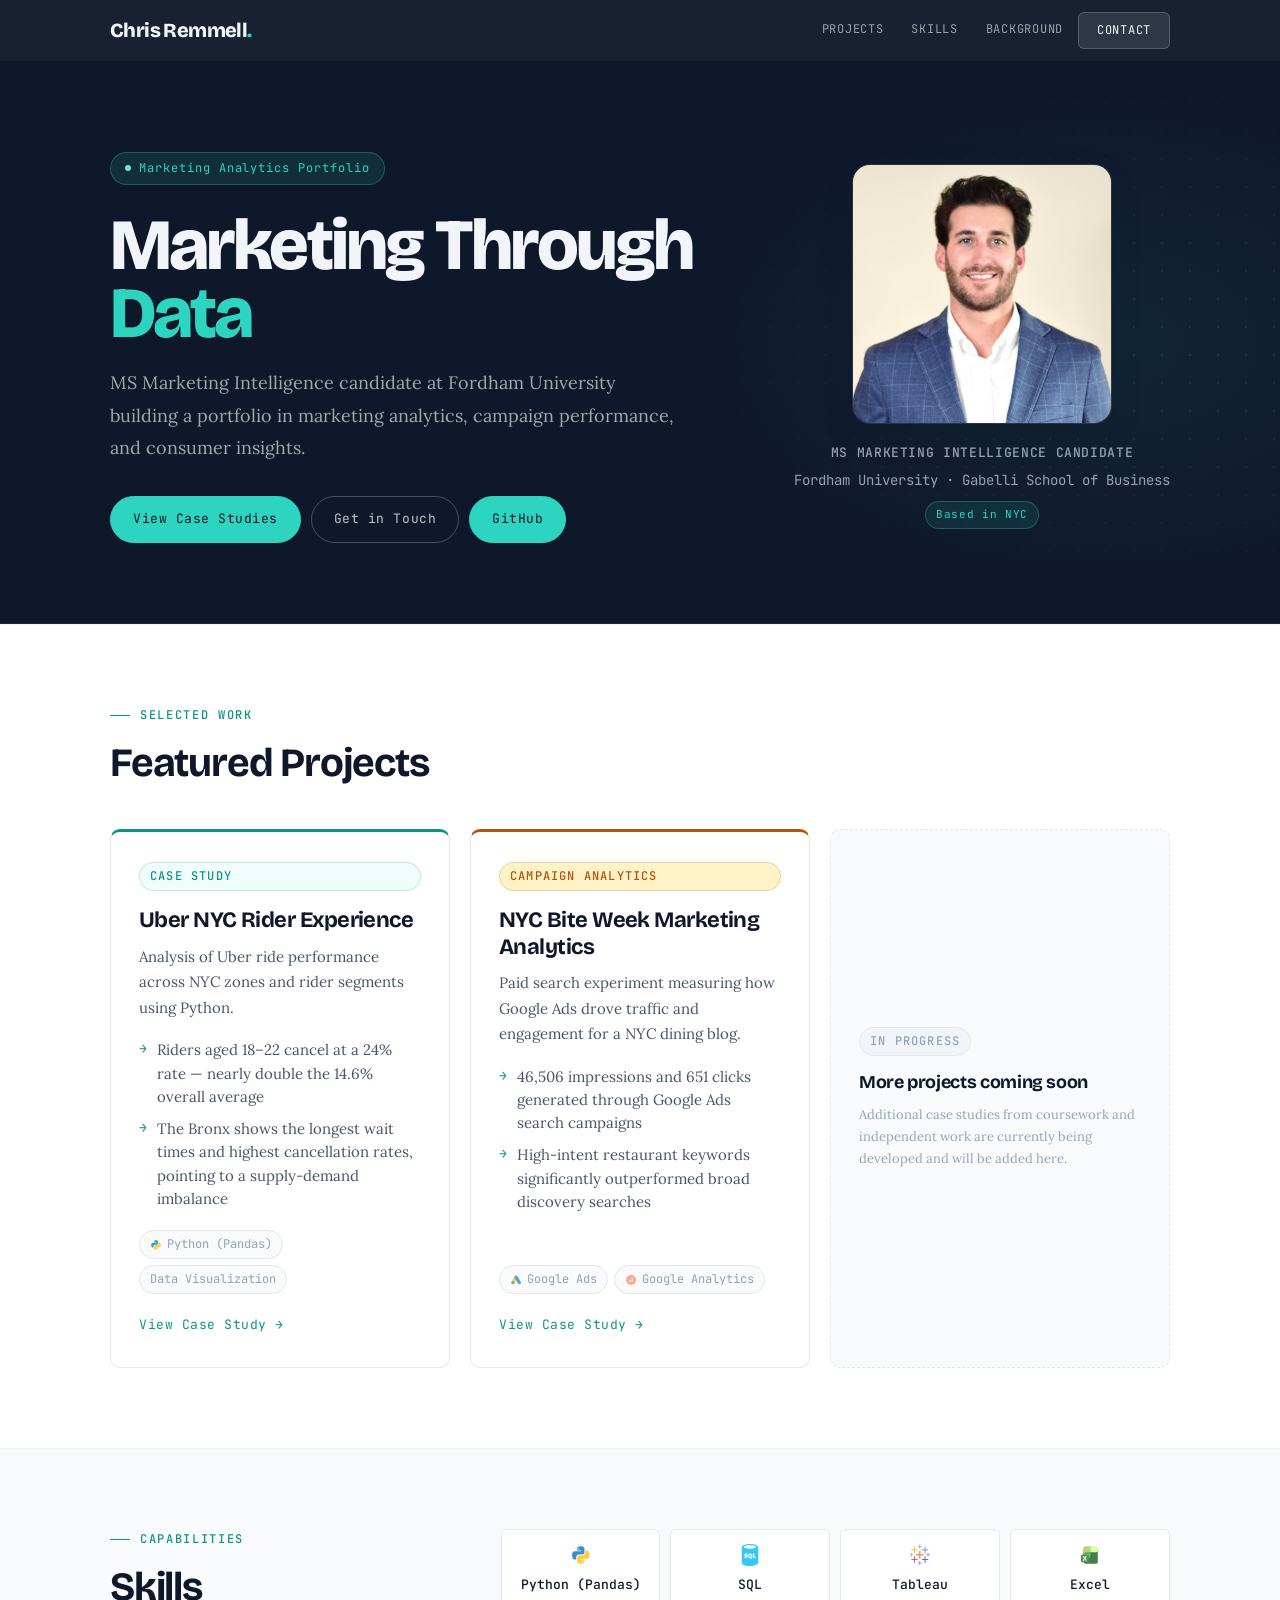
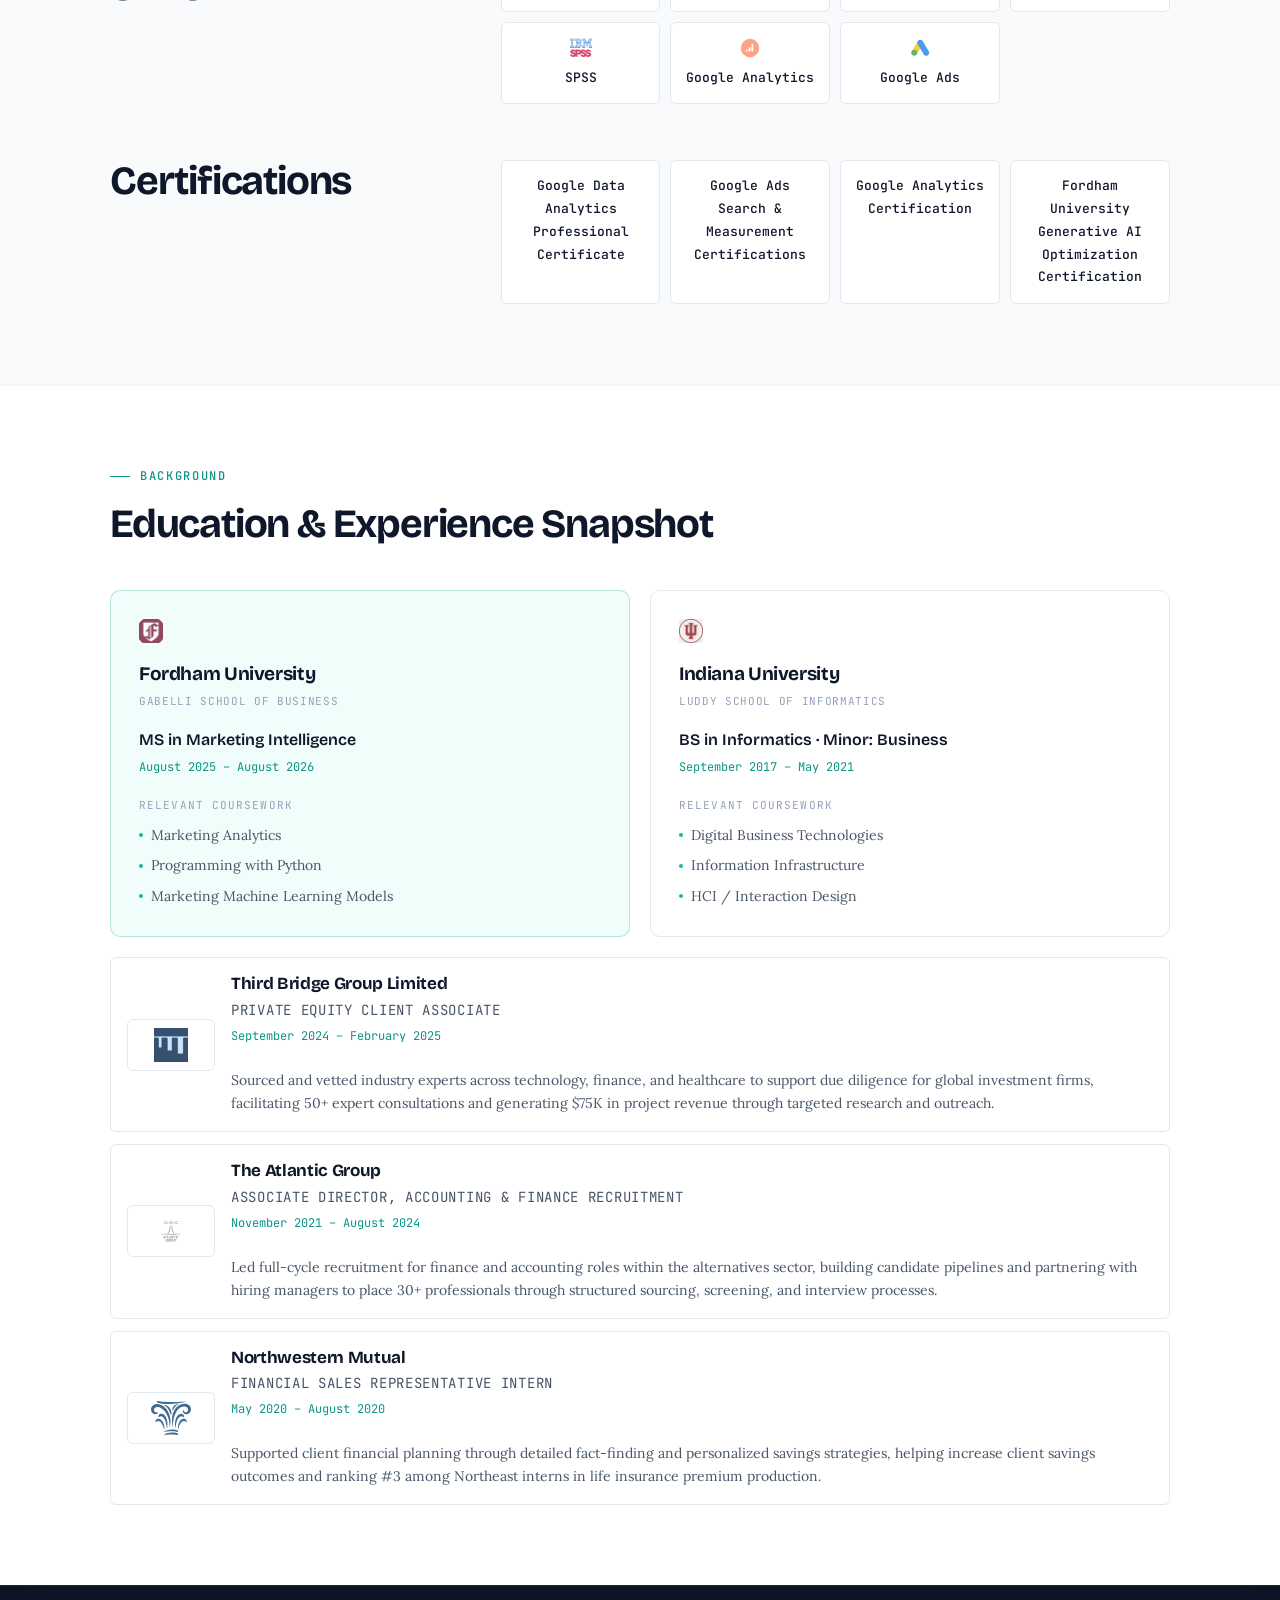
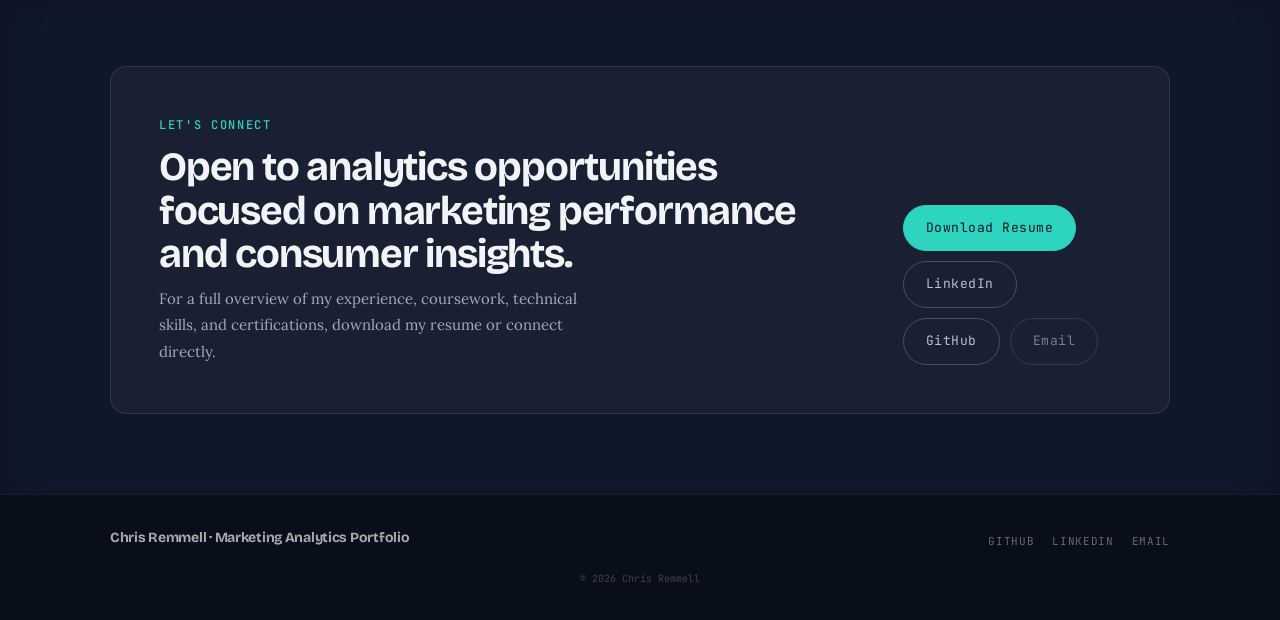
==== index.html @ 93f49661 "Update index.html" ====
<!doctype html>
<html lang="en">
<head>
  <meta charset="UTF-8" />
  <meta name="viewport" content="width=device-width, initial-scale=1.0" />
  <title>Chris Remmell | Marketing Analytics Portfolio | Fordham MS Marketing Intelligence</title>
  <meta name="description" content="Chris Remmell is an MS Marketing Intelligence candidate at Fordham University." />
  <meta property="og:type"        content="website" />
  <meta property="og:url"         content="https://chrisremmell.com/" />
  <meta property="og:title"       content="Chris Remmell | Portfolio" />
  <meta property="og:description" content="MS Marketing Intelligence candidate at Fordham University. Projects in marketing analytics, campaign performance, and consumer insights." />
  <meta property="og:image"       content="https://chrisremmell.com/assets/images/og-preview.jpg" />
  <meta property="og:site_name"   content="Chris Remmell Portfolio" />
  <link rel="canonical" href="https://chrisremmell.com/" />
  <link rel="stylesheet" href="styles.css" />
  <!-- Favicon -->
  <link rel="icon" type="image/x-icon" href="/assets/images/favicon.ico">
  <link rel="icon" type="image/png" sizes="32x32" href="/assets/images/favicon-32x32.png">
  <link rel="icon" type="image/png" sizes="16x16" href="/assets/images/favicon-16x16.png">
  <link rel="apple-touch-icon" sizes="180x180" href="/assets/images/apple-touch-icon.png">
  <link rel="manifest" href="/assets/images/site.webmanifest">
</head>
<body>

  <!-- ── HEADER / NAV ── -->
  <header class="site-header">
    <nav class="container nav" aria-label="Primary">
      <a class="brand" href="index.html">Chris Remmell<span class="dot">.</span></a>
      <button class="nav-toggle" aria-expanded="false" aria-controls="nav-links">Menu</button>
      <ul id="nav-links" class="nav-links">
        <li><a href="#projects">Projects</a></li>
        <li><a href="#skills">Skills</a></li>
        <li><a href="#education">Background</a></li>
        <li class="nav-cta"><a href="#contact">Contact</a></li>
      </ul>
    </nav>
  </header>

  <main>

    <!-- ── HERO ── -->
    <section class="hero-wrap">
      <div class="hero container">

        <!-- Text -->
        <div>
          <div class="hero-badge">Marketing Analytics Portfolio</div>

          <h1 class="hero-heading">
            Marketing Through<br><span class="hero-accent">Data</span>
          </h1>

          <p class="lead">
            MS Marketing Intelligence candidate at Fordham University building a portfolio in marketing analytics, campaign performance, and consumer insights.
          </p>

          <div class="button-row">
            <a class="button" href="#projects">View Case Studies</a>
            <a class="button button-secondary" href="#contact">Get in Touch</a>
            <a class="button button-ghost" data-link="github_profile" href="#" target="_blank" rel="noopener">GitHub</a>
          </div>
        </div>

        <!-- Profile -->
        <aside class="hero-profile" aria-label="Chris Remmell headshot and profile">
          <div class="headshot-frame">
            <img src="assets/images/chris-remmell-headshot.jpeg" alt="Chris Remmell portrait" />
          </div>
          <div class="hero-meta">
            <p class="hero-role">MS Marketing Intelligence Candidate</p>
            <p class="hero-school">Fordham University · Gabelli School of Business</p>
            <div class="hero-badge location-badge">Based in NYC</div>
          </div>
        </aside>

      </div>
    </section>

    <!-- ── PROJECTS ── -->
    <section id="projects" class="section section-white">
      <div class="container">

        <div class="projects-intro">
          <div>
            <div class="eyebrow">Selected Work</div>
            <h2>Featured Projects</h2>
          </div>
        </div>

        <div class="project-grid">

          <!-- Project 1 -->
          <a class="project-card" href="projects/uber-nyc-rider-experience.html">
            <span class="project-type case-study">Case Study</span>
            <h3>Uber NYC Rider Experience</h3>
            <p>Analysis of Uber ride performance across NYC zones and rider segments using Python.</p>
            <ul class="insights">
              <li>Riders aged 18–22 cancel at a 24% rate — nearly double the 14.6% overall average</li>
              <li>The Bronx shows the longest wait times and highest cancellation rates, pointing to a supply-demand imbalance</li>
            </ul>
            <div class="tools">
              <span class="tool-badge">
                <img src="assets/images/python.svg" alt="" aria-hidden="true" />
                Python (Pandas)
              </span>
              <span class="tool-badge">Data Visualization</span>
            </div>
            <span class="card-cta">View Case Study →</span>
          </a>

          <!-- Project 2 -->
          <a class="project-card" href="projects/nyc-bite-week-marketing-analytics.html">
            <span class="project-type campaign">Campaign Analytics</span>
            <h3>NYC Bite Week Marketing Analytics</h3>
            <p>Paid search experiment measuring how Google Ads drove traffic and engagement for a NYC dining blog.</p>
            <ul class="insights">
              <li>46,506 impressions and 651 clicks generated through Google Ads search campaigns</li>
              <li>High-intent restaurant keywords significantly outperformed broad discovery searches</li>
            </ul>
            <div class="tools">
              <span class="tool-badge">
                <img src="assets/images/google-ads.svg" alt="" aria-hidden="true" />
                Google Ads
              </span>
              <span class="tool-badge">
                <img src="assets/images/google-analytics.svg" alt="" aria-hidden="true" />
                Google Analytics
              </span>
            </div>
            <span class="card-cta">View Case Study →</span>
          </a>

          <!-- Project 3 — Coming Soon -->
          <div class="project-card-soon">
            <span class="project-type coming-soon">In Progress</span>
            <h3 style="font-family:'Bricolage Grotesque',sans-serif;font-size:18px;letter-spacing:-0.02em;color:var(--ink);margin-bottom:10px;">More projects coming soon</h3>
            <p style="font-size:13px;color:var(--text-3);line-height:1.7;margin-bottom:0;">
              Additional case studies from coursework and independent work are currently being developed and will be added here.
            </p>
          </div>

        </div>
      </div>
    </section>

    <!-- ── SKILLS ── -->
    <section id="skills" class="section section-alt">
      <div class="container">
        <div class="skills-layout">

          <div class="skills-copy">
            <div class="eyebrow">Capabilities</div>
            <h2>Skills</h2>
          </div>

          <ul class="tag-list">
            <li>
              <img src="assets/images/python.svg" alt="" aria-hidden="true" />
              Python (Pandas)
            </li>
            <li>
              <img src="assets/images/sql.svg" alt="" aria-hidden="true" />
              SQL
            </li>
            <li>
              <img src="assets/images/tableau-software.svg" alt="" aria-hidden="true" />
              Tableau
            </li>
            <li>
              <img src="assets/images/excel.svg" alt="" aria-hidden="true" />
              Excel
            </li>
            <li>
              <img src="assets/images/SPSS.svg" alt="" aria-hidden="true" />
              SPSS
            </li>
            <li>
              <img src="assets/images/google-analytics.svg" alt="" aria-hidden="true" />
              Google Analytics
            </li>
            <li>
              <img src="assets/images/google-ads.svg" alt="" aria-hidden="true" />
              Google Ads
            </li>
          </ul>

          <div class="skills-copy">
            <h2>Certifications</h2>
          </div>

          <ul class="tag-list">
            <li>Google Data Analytics Professional Certificate</li>
            <li>Google Ads Search &amp; Measurement Certifications</li>
            <li>Google Analytics Certification</li>
            <li>Fordham University Generative AI Optimization Certification</li>
          </ul>

        </div>
      </div>
    </section>

    <!-- ── EDUCATION ── -->
    <section id="education" class="section section-white">
      <div class="container">

        <div class="eyebrow">Background</div>
        <h2>Education &amp; Experience Snapshot</h2>

        <div class="edu-grid">

          <!-- Fordham -->
          <div class="edu-card accent">
            <img src="assets/images/fordham.png" alt="Fordham University" class="edu-logo" />
            <div class="edu-school">Fordham University</div>
            <div class="edu-sub">Gabelli School of Business</div>
            <div class="edu-degree">MS in Marketing Intelligence</div>
            <div class="edu-dates">August 2025 – August 2026</div>
            <div class="coursework-label">Relevant Coursework</div>
            <ul class="course-list">
              <li>Marketing Analytics</li>
              <li>Programming with Python</li>
              <li>Marketing Machine Learning Models</li>
            </ul>
          </div>

          <!-- Indiana -->
          <div class="edu-card">
            <img src="assets/images/indiana.png" alt="Indiana University" class="edu-logo" />
            <div class="edu-school">Indiana University</div>
            <div class="edu-sub">Luddy School of Informatics</div>
            <div class="edu-degree">BS in Informatics · Minor: Business</div>
            <div class="edu-dates">September 2017 – May 2021</div>
            <div class="coursework-label">Relevant Coursework</div>
            <ul class="course-list">
              <li>Digital Business Technologies</li>
              <li>Information Infrastructure</li>
              <li>HCI / Interaction Design</li>
            </ul>
          </div>

          <!-- Experience -->
          <div class="exp-block">
            <div class="experience-list">
              <article class="experience-card">
                <div class="experience-logo">
                  <img src="assets/images/TB.png" alt="Third Bridge Group Limited" />
                </div>
                <div class="experience-body">
                  <h3>Third Bridge Group Limited</h3>
                  <p class="experience-meta">Private Equity Client Associate</p>
                  <div class="edu-dates">September 2024 – February 2025</div>
                  <p>Sourced and vetted industry experts across technology, finance, and healthcare to support due diligence for global investment firms, facilitating 50+ expert consultations and generating $75K in project revenue through targeted research and outreach.</p>
                </div>
              </article>

              <article class="experience-card">
                <div class="experience-logo">
                  <img src="assets/images/AG.png" alt="The Atlantic Group" />
                </div>
                <div class="experience-body">
                  <h3>The Atlantic Group</h3>
                  <p class="experience-meta">Associate Director, Accounting &amp; Finance Recruitment</p>
                  <div class="edu-dates">November 2021 – August 2024</div>
                  <p>Led full-cycle recruitment for finance and accounting roles within the alternatives sector, building candidate pipelines and partnering with hiring managers to place 30+ professionals through structured sourcing, screening, and interview processes.</p>
                </div>
              </article>

              <article class="experience-card">
                <div class="experience-logo">
                  <img src="assets/images/NM.svg" alt="Northwestern Mutual" />
                </div>
                <div class="experience-body">
                  <h3>Northwestern Mutual</h3>
                  <p class="experience-meta">Financial Sales Representative Intern</p>
                  <div class="edu-dates">May 2020 – August 2020</div>
                  <p>Supported client financial planning through detailed fact-finding and personalized savings strategies, helping increase client savings outcomes and ranking #3 among Northeast interns in life insurance premium production.</p>
                </div>
              </article>
            </div>
          </div>

        </div>
      </div>
    </section>

    <!-- ── CONTACT ── -->
    <section id="contact" class="section section-dark">
      <div class="container">
        <div class="contact-card">
          <div>
            <span class="section-label">Let's Connect</span>
            <h2>Open to analytics opportunities focused on marketing performance and consumer insights.</h2>
            <p>For a full overview of my experience, coursework, technical skills, and certifications, download my resume or connect directly.</p>
          </div>
          <div class="button-row">
            <a class="button" data-link="resume_pdf" href="#" download>Download Resume</a>
            <a class="button button-secondary" data-link="linkedin_profile" href="#" target="_blank" rel="noopener">LinkedIn</a>
            <a class="button button-secondary" data-link="github_profile" href="#" target="_blank" rel="noopener">GitHub</a>
            <a class="button button-ghost" data-link="email" href="#">Email</a>
          </div>
        </div>
      </div>
    </section>

  </main>

  <!-- ── FOOTER ── -->
  <footer class="site-footer">
    <div class="container footer-grid">
      <div class="footer-brand">Chris Remmell · Marketing Analytics Portfolio</div>
      <ul>
        <li><a data-link="github_profile" href="#" target="_blank" rel="noopener">GitHub</a></li>
        <li><a data-link="linkedin_profile" href="#" target="_blank" rel="noopener">LinkedIn</a></li>
        <li><a data-link="email" href="#">Email</a></li>
      </ul>
    </div>
    <p class="copyright">&copy; <span id="year"></span> Chris Remmell</p>
  </footer>

  <script src="script.js"></script>
</body>
</html>
---- styles.css ----
/* ============================================================
   CHRIS REMMELL — MARKETING ANALYTICS PORTFOLIO
   Design System: Direction A — "The Analyst's Report"
   ============================================================ */

@import url('https://fonts.googleapis.com/css2?family=Bricolage+Grotesque:opsz,wght@12..96,400;12..96,600;12..96,700;12..96,800&family=Lora:ital,wght@0,400;0,500;1,400;1,500&family=JetBrains+Mono:wght@300;400;500&display=swap');

/* ── TOKENS ── */
:root {
  --ink:          #0f172a;
  --ink-2:        #080e1a;
  --ink-3:        #1e293b;
  --rule:         #e2e8f0;
  --rule-soft:    #f1f5f9;
  --text:         #1e293b;
  --text-2:       #475569;
  --text-3:       #94a3b8;
  --paper:        #f8fafc;
  --white:        #ffffff;
  --teal:         #0d9488;
  --teal-light:   #f0fdfa;
  --teal-mid:     #14b8a6;
  --teal-hover:   #0f766e;
  --amber:        #b45309;
  --amber-bg:     #fef3c7;
  --amber-border: rgba(180,83,9,0.2);
  --max:          1060px;
  --r:            10px;
  --r-sm:         6px;
  --r-lg:         16px;
  --shadow-sm:    0 1px 4px rgba(0,0,0,0.06), 0 4px 16px rgba(0,0,0,0.04);
  --shadow-md:    0 4px 12px rgba(0,0,0,0.07), 0 12px 40px rgba(0,0,0,0.06);
  --shadow-card:  0 8px 40px rgba(0,0,0,0.07);
}

/* ── DARK SECTION BRIGHT TEAL OVERRIDE ── */
/* In dark sections, bump teal to a high-contrast value */
.hero-wrap,
.about-wrap,
.section-dark,
.case-header {
  --teal:       #2dd4bf;
  --teal-light: rgba(45,212,191,0.12);
  --teal-mid:   #5eead4;
}

/* ── RESET ── */
*, *::before, *::after { box-sizing: border-box; margin: 0; padding: 0; }
html { scroll-behavior: smooth; font-size: 18px; }

body {
  background: var(--paper);
  color: var(--text);
  font-family: 'Lora', Georgia, serif;
  line-height: 1.75;
  -webkit-font-smoothing: antialiased;
  -moz-osx-font-smoothing: grayscale;
}

img { display: block; max-width: 100%; }
a { color: inherit; }

/* ── LAYOUT ── */
.container {
  width: min(100% - 2.5rem, var(--max));
  margin-inline: auto;
}

/* ── TYPOGRAPHY ── */
h1, h2, h3, h4 {
  font-family: 'Bricolage Grotesque', sans-serif;
  font-weight: 700;
  letter-spacing: -0.03em;
  line-height: 1.08;
  color: var(--ink);
}

h1 { font-size: clamp(42px, 6vw, 72px); font-weight: 800; letter-spacing: -0.04em; line-height: 0.95; }
h2 { font-size: clamp(26px, 3.5vw, 40px); }
h3 { font-size: clamp(18px, 2vw, 22px); letter-spacing: -0.025em; line-height: 1.2; }

p { color: var(--text-2); }

.accent { color: var(--teal); }
.hero-accent { color: var(--teal); }

/* Light text for dark hero background */
.hero-wrap h1,
.hero-wrap h2,
.hero-wrap h3,
.hero-wrap h4 { color: #f1f5f9; }
.hero-wrap .hero-tagline { color: rgba(241,245,249,0.72); }
.hero-wrap .lead         { color: rgba(241,245,249,0.65); }

/* ── EYEBROW LABELS ── */
.eyebrow {
  display: flex;
  align-items: center;
  gap: 10px;
  margin-bottom: 16px;
  font-family: 'JetBrains Mono', monospace;
  font-size: 12px;
  font-weight: 500;
  letter-spacing: 0.14em;
  text-transform: uppercase;
  color: var(--teal);
}
.eyebrow::before {
  content: '';
  display: block;
  width: 20px;
  height: 1px;
  background: var(--teal);
  flex-shrink: 0;
}
.eyebrow-center {
  justify-content: center;
}
.eyebrow-center::before { display: none; }
.eyebrow-center::after {
  content: '';
  display: block;
  width: 20px;
  height: 1px;
  background: var(--teal);
  flex-shrink: 0;
}

/* ── SECTION LABEL (legacy alias) ── */
.section-label {
  font-family: 'JetBrains Mono', monospace;
  font-size: 12px;
  font-weight: 500;
  letter-spacing: 0.14em;
  text-transform: uppercase;
  color: var(--teal);
  margin-bottom: 10px;
  display: block;
}

/* ── SITE HEADER / NAV ── */
.site-header {
  position: sticky;
  top: 0;
  z-index: 200;
  background: rgba(15,23,42,0.96);
  backdrop-filter: blur(16px) saturate(160%);
  border-bottom: 1px solid transparent;
  transition: border-color 0.3s, box-shadow 0.3s;
}
.site-header.raised {
  border-bottom-color: rgba(255,255,255,0.08);
  box-shadow: 0 2px 20px rgba(0,0,0,0.3);
}

.nav {
  display: flex;
  align-items: center;
  justify-content: space-between;
  height: 60px;
}

.brand {
  font-family: 'Bricolage Grotesque', sans-serif;
  font-weight: 800;
  font-size: 20px;
  letter-spacing: -0.03em;
  color: #f1f5f9;
  text-decoration: none;
  transition: color 0.15s;
}
.brand .dot { color: #2dd4bf; }
.brand:hover { color: #2dd4bf; }

.nav-toggle {
  display: none;
  background: transparent;
  border: 1.5px solid rgba(255,255,255,0.2);
  color: rgba(241,245,249,0.65);
  border-radius: var(--r-sm);
  padding: 6px 12px;
  font-family: 'JetBrains Mono', monospace;
  font-size: 12px;
  letter-spacing: 0.06em;
  text-transform: uppercase;
  cursor: pointer;
  transition: border-color 0.15s, color 0.15s;
}
.nav-toggle:hover { border-color: rgba(255,255,255,0.5); color: #f1f5f9; }

.nav-links {
  list-style: none;
  display: flex;
  gap: 2px;
  padding: 0;
  margin: 0;
}
.nav-links a {
  display: block;
  padding: 7px 13px;
  font-family: 'JetBrains Mono', monospace;
  font-size: 12px;
  letter-spacing: 0.06em;
  text-transform: uppercase;
  color: rgba(241,245,249,0.6);
  text-decoration: none;
  border-radius: var(--r-sm);
  transition: color 0.15s, background 0.15s;
}
.nav-links a:hover,
.nav-links a.active {
  color: #2dd4bf;
  background: rgba(45,212,191,0.1);
}
.nav-links .nav-cta a {
  background: rgba(255,255,255,0.1) !important;
  color: #f1f5f9 !important;
  border: 1px solid rgba(255,255,255,0.18) !important;
  padding: 7px 18px;
}
.nav-links .nav-cta a:hover {
  background: #2dd4bf !important;
  color: #0f172a !important;
  border-color: #2dd4bf !important;
}

/* ── HERO ── */
.hero-wrap {
  background: var(--ink);
  border-bottom: 1px solid rgba(255,255,255,0.06);
  padding: 88px 0 80px;
  position: relative;
  overflow: hidden;
}

/* subtle dot-grid */
.hero-wrap::before {
  content: '';
  position: absolute;
  inset: 0;
  z-index: 0;
  pointer-events: none;
  background-image: radial-gradient(circle, rgba(45,212,191,0.12) 1px, transparent 1px);
  background-size: 28px 28px;
  mask-image: radial-gradient(ellipse 65% 80% at 92% 50%, black 5%, transparent 70%);
  -webkit-mask-image: radial-gradient(ellipse 65% 80% at 92% 50%, black 5%, transparent 70%);
}

/* depth gradient — soft teal bloom behind the headshot column */
.hero-wrap::after {
  content: '';
  position: absolute;
  inset: 0;
  z-index: 0;
  pointer-events: none;
  background: radial-gradient(ellipse 50% 70% at 86% 50%, rgba(45,212,191,0.08) 0%, transparent 68%);
}

.hero {
  position: relative;
  z-index: 1;
  display: grid;
  grid-template-columns: 1fr auto;
  gap: 60px;
  align-items: center;
}

.hero-badge {
  display: inline-flex;
  align-items: center;
  gap: 8px;
  background: var(--teal-light);
  border: 1px solid rgba(45,212,191,0.3);
  color: var(--teal);
  padding: 5px 14px;
  border-radius: 100px;
  font-family: 'JetBrains Mono', monospace;
  font-size: 12px;
  letter-spacing: 0.08em;
  margin-bottom: 26px;
  animation: fadeUp 0.65s ease both;
}
.hero-badge::before {
  content: '';
  width: 6px;
  height: 6px;
  border-radius: 50%;
  background: var(--teal-mid);
  flex-shrink: 0;
}

h1.hero-heading {
  margin-bottom: 20px;
  max-width: none;
  width: fit-content;
  animation: fadeUp 0.65s 0.08s ease both;
}

.hero-tagline {
  font-family: 'Lora', serif;
  font-style: italic;
  font-size: clamp(17px, 2vw, 21px);
  color: var(--text-2);
  line-height: 1.55;
  margin-bottom: 14px;
  max-width: 52ch;
  animation: fadeUp 0.65s 0.16s ease both;
}

.lead {
  font-size: 18px;
  color: var(--text-2);
  line-height: 1.8;
  max-width: 52ch;
  margin-bottom: 32px;
  animation: fadeUp 0.65s 0.24s ease both;
}

.button-row {
  display: flex;
  flex-wrap: wrap;
  gap: 10px;
  margin-top: 0;
  animation: fadeUp 0.65s 0.32s ease both;
}

/* ── PROFILE / HEADSHOT ── */
.hero-profile {
  display: flex;
  flex-direction: column;
  align-items: center;
  gap: 14px;
  animation: fadeUp 0.65s 0.4s ease both;
}

.headshot-frame {
  width: 260px;
  height: 260px;
  border-radius: 18px;
  overflow: hidden;
  border: 1px solid rgba(255,255,255,0.1);
  box-shadow: var(--shadow-md);
}
.headshot-frame img {
  width: 100%;
  height: 100%;
  object-fit: cover;
}

.hero-meta { text-align: center; margin-top: 4px; }
.hero-role {
  font-family: 'JetBrains Mono', monospace;
  font-size: 13px;
  font-weight: 500;
  letter-spacing: 0.05em;
  text-transform: uppercase;
  color: var(--text-3);
  margin-bottom: 6px;
}
.hero-school {
  font-family: 'JetBrains Mono', monospace;
  font-size: 14px;
  color: var(--text-3);
  line-height: 1.5;
}

.location-badge {
  margin: 10px auto 0;
  padding: 3px 10px;
  margin-bottom: 0;
  font-size: 11px;
  letter-spacing: 0.06em;
  background: rgba(45,212,191,0.1);
}

.location-badge::before {
  display: none;
}

/* ── BUTTONS ── */
.button {
  display: inline-flex;
  align-items: center;
  gap: 6px;
  padding: 11px 22px;
  border-radius: 100px;
  font-family: 'JetBrains Mono', monospace;
  font-size: 13px;
  letter-spacing: 0.04em;
  text-decoration: none;
  transition: all 0.18s;
  border: 1.5px solid transparent;
  cursor: pointer;
  font-weight: 400;
}

.button          { background: var(--ink); color: var(--white); border-color: var(--ink); }
.button:hover    { background: var(--teal); border-color: var(--teal); transform: translateY(-2px); box-shadow: 0 6px 20px rgba(13,148,136,0.28); }

.button-secondary          { background: transparent; color: var(--text-2); border-color: var(--rule); }
.button-secondary:hover    { border-color: var(--ink); color: var(--ink); transform: translateY(-2px); }

.button-ghost          { background: transparent; color: var(--text-3); border-color: var(--rule); }
.button-ghost:hover    { border-color: var(--text-2); color: var(--text-2); transform: translateY(-2px); }

/* Hero button overrides for dark background */
.hero-wrap .button {
  background: var(--teal);
  border-color: var(--teal);
  color: #0f172a;
}
.hero-wrap .button:hover {
  background: var(--teal-mid);
  border-color: var(--teal-mid);
  color: #0f172a;
  box-shadow: 0 6px 20px rgba(45,212,191,0.3);
}
.hero-wrap .button-secondary {
  background: transparent;
  border-color: rgba(241,245,249,0.25);
  color: rgba(241,245,249,0.78);
}
.hero-wrap .button-secondary:hover {
  border-color: rgba(241,245,249,0.6);
  color: #f1f5f9;
  transform: translateY(-2px);
}

/* ── SECTIONS ── */
.section {
  padding: 80px 0;
}

.section-alt {
  background: var(--paper);
  border-top: 1px solid var(--rule-soft);
  border-bottom: 1px solid var(--rule-soft);
}

.section-white {
  background: var(--white);
  border-top: 1px solid var(--rule-soft);
}

.section-dark {
  background: var(--ink);
  border-top: 1px solid rgba(255,255,255,0.06);
  box-shadow: inset 0 10px 32px rgba(0,0,0,0.2);
}

.section-heading {
  margin-bottom: 8px;
}

/* ── PROJECTS ── */
.projects-intro {
  display: grid;
  grid-template-columns: 1fr 1fr;
  gap: 40px;
  align-items: end;
  margin-bottom: 44px;
}
.projects-intro p {
  font-size: 16px;
  line-height: 1.75;
}

.project-grid {
  display: grid;
  grid-template-columns: repeat(3, 1fr);
  gap: 20px;
}

/* base card */
.card {
  background: var(--white);
  border: 1px solid var(--rule);
  border-radius: var(--r);
  padding: 28px;
}

.project-card {
  background: var(--white);
  border: 1px solid var(--rule);
  border-radius: var(--r);
  padding: 30px 28px;
  display: flex;
  flex-direction: column;
  position: relative;
  overflow: hidden;
  text-decoration: none;
  color: inherit;
  transition: border-color 0.2s, box-shadow 0.2s, transform 0.2s;
}
.project-card::after {
  content: '';
  position: absolute;
  inset: 0;
  pointer-events: none;
  background: linear-gradient(135deg, rgba(13,148,136,0.04) 0%, transparent 60%);
  opacity: 0;
  transition: opacity 0.3s;
}
.project-card:hover {
  border-color: var(--teal);
  box-shadow: var(--shadow-card);
  transform: translateY(-3px);
}

/* type-specific top accent bar */
.project-card:has(.project-type.case-study) { border-top: 3px solid var(--teal); }
.project-card:has(.project-type.campaign)   { border-top: 3px solid var(--amber); }
.project-card:hover::after { opacity: 1; }

/* coming-soon card variant */
.project-card-soon {
  background: var(--paper);
  border: 1.5px dashed var(--rule);
  border-radius: var(--r);
  padding: 30px 28px;
  display: flex;
  flex-direction: column;
  align-items: flex-start;
  justify-content: center;
  min-height: 100%;
  transition: border-color 0.2s, background 0.2s;
}
.project-card-soon:hover {
  border-color: rgba(13,148,136,0.3);
  background: var(--teal-light);
}

.project-type {
  font-family: 'JetBrains Mono', monospace;
  font-size: 12px;
  font-weight: 500;
  letter-spacing: 0.1em;
  text-transform: uppercase;
  padding: 3px 10px;
  border-radius: 100px;
  margin-bottom: 16px;
  display: inline-block;
}
.project-type.case-study {
  color: var(--teal);
  background: var(--teal-light);
  border: 1px solid rgba(13,148,136,0.2);
}
.project-type.campaign {
  color: var(--amber);
  background: var(--amber-bg);
  border: 1px solid var(--amber-border);
}
.project-type.coming-soon {
  color: var(--text-3);
  background: var(--rule-soft);
  border: 1px solid var(--rule);
}

.project-card h3 {
  margin-bottom: 10px;
}
.project-card > p {
  font-size: 15px;
  line-height: 1.7;
  margin-bottom: 18px;
}

.insights {
  list-style: none;
  padding: 0;
  display: flex;
  flex-direction: column;
  gap: 9px;
  margin-bottom: 20px;
  flex: 1;
}
.insights li {
  display: flex;
  gap: 10px;
  align-items: flex-start;
  font-size: 15px;
  color: var(--text-2);
  line-height: 1.55;
}
.insights li::before {
  content: '→';
  color: var(--teal);
  font-family: 'JetBrains Mono', monospace;
  font-size: 13px;
  margin-top: 1px;
  flex-shrink: 0;
}

.tools {
  display: flex;
  flex-wrap: wrap;
  gap: 6px;
  margin-bottom: 20px;
}
.tool-badge {
  font-family: 'JetBrains Mono', monospace;
  font-size: 12px;
  padding: 3px 10px;
  background: var(--paper);
  border: 1px solid var(--rule);
  border-radius: 100px;
  color: var(--text-3);
  display: inline-flex;
  align-items: center;
  gap: 5px;
}
.tool-badge img {
  width: 12px;
  height: 12px;
  object-fit: contain;
  opacity: 0.75;
  flex-shrink: 0;
}

.card-cta {
  font-family: 'JetBrains Mono', monospace;
  font-size: 13px;
  letter-spacing: 0.04em;
  color: var(--teal);
  display: inline-flex;
  align-items: center;
  gap: 5px;
  margin-top: auto;
  transition: gap 0.15s;
  text-decoration: none;
}
.project-card:hover .card-cta { gap: 9px; }

/* ── SKILLS ── */
.skills-layout {
  display: grid;
  grid-template-columns: 1fr 2fr;
  gap: 56px;
  align-items: start;
}
.skills-copy p {
  font-size: 16px;
  line-height: 1.75;
  margin-top: 14px;
}

.tag-list {
  list-style: none;
  padding: 0;
  display: grid;
  grid-template-columns: repeat(4, 1fr);
  gap: 10px;
  margin: 0;
}
.tag-list li {
  background: var(--white);
  border: 1px solid var(--rule);
  border-radius: var(--r-sm);
  padding: 14px 12px;
  text-align: center;
  font-family: 'JetBrains Mono', monospace;
  font-size: 13px;
  font-weight: 500;
  color: var(--ink);
  display: flex;
  flex-direction: column;
  align-items: center;
  gap: 8px;
  transition: border-color 0.18s, box-shadow 0.18s, transform 0.18s;
  cursor: default;
}
.tag-list li:hover {
  border-color: var(--teal-mid);
  box-shadow: 0 4px 16px rgba(13,148,136,0.12);
  transform: translateY(-2px);
}
.tag-list li img {
  width: 22px;
  height: 22px;
  object-fit: contain;
  opacity: 0.8;
}

.cert-spacer {
  grid-column: 2;
  height: 1px;
  background: var(--rule);
  margin-top: 8px;
}
.cert-heading {
  grid-column: 2;
  font-family: 'JetBrains Mono', monospace;
  font-size: 12px;
  font-weight: 700;
  letter-spacing: 0.08em;
  text-transform: uppercase;
  color: var(--teal-mid);
  margin-top: 4px;
}
.cert-list {
  grid-column: 2;
  grid-template-columns: repeat(2, 1fr);
}
.cert-list li {
  justify-content: center;
  font-size: 12px;
  line-height: 1.4;
}

/* ── EDUCATION ── */
.edu-grid {
  display: grid;
  grid-template-columns: 1fr 1fr;
  gap: 20px;
  margin-top: 44px;
}

.edu-card {
  background: var(--white);
  border: 1px solid var(--rule);
  border-radius: var(--r);
  padding: 28px;
}
.edu-card.accent {
  background: var(--teal-light);
  border-color: rgba(13,148,136,0.25);
}

.edu-logo {
  height: 24px;
  width: auto;
  object-fit: contain;
  opacity: 0.75;
  filter: grayscale(15%);
  margin-bottom: 14px;
}

.edu-school {
  font-family: 'Bricolage Grotesque', sans-serif;
  font-weight: 700;
  font-size: 19px;
  letter-spacing: -0.02em;
  color: var(--ink);
  margin-bottom: 2px;
}
.edu-sub {
  font-family: 'JetBrains Mono', monospace;
  font-size: 11px;
  letter-spacing: 0.06em;
  color: var(--text-3);
  text-transform: uppercase;
  margin-bottom: 14px;
}
.edu-degree {
  font-family: 'Bricolage Grotesque', sans-serif;
  font-weight: 600;
  font-size: 16px;
  color: var(--ink);
  margin-bottom: 3px;
}
.edu-dates {
  font-family: 'JetBrains Mono', monospace;
  font-size: 12px;
  color: var(--teal);
  margin-bottom: 18px;
}
.coursework-label {
  font-family: 'JetBrains Mono', monospace;
  font-size: 11px;
  letter-spacing: 0.1em;
  text-transform: uppercase;
  color: var(--text-3);
  margin-bottom: 8px;
}
.course-list {
  list-style: none;
  padding: 0;
  display: flex;
  flex-direction: column;
  gap: 6px;
}
.course-list li {
  display: flex;
  align-items: center;
  gap: 8px;
  font-size: 14px;
  color: var(--text-2);
}
.course-list li::before {
  content: '';
  width: 4px;
  height: 4px;
  border-radius: 50%;
  background: var(--teal-mid);
  flex-shrink: 0;
}

.exp-block {
  grid-column: span 2;
}
.experience-list {
  display: flex;
  flex-direction: column;
  gap: 12px;
}

.experience-card {
  background: var(--bg-soft);
  border: 1px solid var(--rule);
  border-radius: var(--r-sm);
  padding: 16px;
  display: flex;
  align-items: center;
  gap: 16px;
  transition: border-color 0.25s ease, box-shadow 0.25s ease;
}
.experience-card:hover {
  border-color: rgba(13,148,136,0.35);
  box-shadow: 0 6px 18px rgba(15,23,42,0.08);
}

.experience-logo {
  width: 88px;
  height: 52px;
  border: 1px solid var(--rule);
  border-radius: var(--r-sm);
  background: var(--white);
  display: flex;
  align-items: center;
  justify-content: center;
  flex-shrink: 0;
  padding: 8px;
}
.experience-logo img {
  width: 100%;
  height: 100%;
  object-fit: contain;
  opacity: 0.8;
  filter: grayscale(8%);
}

.experience-body {
  display: flex;
  flex-direction: column;
  gap: 4px;
}
.experience-body h3 {
  font-family: 'Bricolage Grotesque', sans-serif;
  font-weight: 700;
  font-size: 17px;
  letter-spacing: -0.02em;
  color: var(--ink);
  margin: 0;
}
.experience-meta {
  margin: 0;
  font-family: 'JetBrains Mono', monospace;
  font-size: 11px;
  letter-spacing: 0.05em;
  color: var(--text-3);
  text-transform: uppercase;
}
.experience-body p {
  margin: 0;
  font-size: 14px;
  line-height: 1.65;
  color: var(--text-2);
}

.certs-wrap {
  grid-column: span 2;
}
.certs-label {
  font-family: 'JetBrains Mono', monospace;
  font-size: 11px;
  letter-spacing: 0.1em;
  text-transform: uppercase;
  color: var(--text-3);
  margin-bottom: 10px;
}
.cert-list {
  list-style: none;
  padding: 0;
  display: grid;
  grid-template-columns: repeat(5, 1fr);
  gap: 10px;
  margin: 0;
}
.cert-list li {
  background: var(--white);
  border: 1px solid var(--rule);
  border-radius: var(--r-sm);
  padding: 12px 12px;
  font-size: 13px;
  color: var(--text-2);
  line-height: 1.4;
  display: flex;
  align-items: flex-start;
  gap: 7px;
  font-family: 'Lora', serif;
}
.cert-list li::before {
  content: '✓';
  color: var(--teal-mid);
  font-size: 12px;
  margin-top: 2px;
  flex-shrink: 0;
  font-family: 'JetBrains Mono', monospace;
}

/* ── ABOUT (dark section) ── */
.about-wrap {
  background: var(--ink);
  padding: 80px 0;
  border-top: 1px solid rgba(255,255,255,0.06);
  box-shadow: inset 0 10px 32px rgba(0,0,0,0.2);
}

.about-grid {
  display: grid;
  gap: 72px;
  grid-template-columns: 1fr 1fr;
  align-items: start;
}

.about-eyebrow {
  display: flex;
  align-items: center;
  gap: 10px;
  margin-bottom: 16px;
  font-family: 'JetBrains Mono', monospace;
  font-size: 12px;
  font-weight: 500;
  letter-spacing: 0.14em;
  text-transform: uppercase;
  color: var(--teal-mid);
}
.about-eyebrow::before {
  content: '';
  display: block;
  width: 20px;
  height: 1px;
  background: var(--teal-mid);
  flex-shrink: 0;
}

.about-heading {
  font-family: 'Bricolage Grotesque', sans-serif;
  font-weight: 700;
  font-size: clamp(24px, 3.5vw, 38px);
  letter-spacing: -0.03em;
  line-height: 1.1;
  color: var(--white);
  margin-bottom: 24px;
}

.about-pull {
  display: flex;
  align-items: flex-start;
  gap: 12px;
  background: rgba(255,255,255,0.05);
  border: 1px solid rgba(255,255,255,0.1);
  border-radius: var(--r);
  padding: 18px 20px;
}
.about-pull-quote {
  font-family: 'Lora', serif;
  font-size: 30px;
  color: var(--teal-mid);
  line-height: 1;
  flex-shrink: 0;
  margin-top: -4px;
}
.about-pull p {
  font-family: 'Lora', serif;
  font-style: italic;
  font-size: 16px;
  line-height: 1.65;
  color: rgba(255,255,255,0.7);
  margin: 0;
}

.about-body {
  display: flex;
  flex-direction: column;
  gap: 16px;
}
.about-body p {
  font-size: 16px;
  line-height: 1.8;
  color: rgba(255,255,255,0.68);
}

/* ── CONTACT ── */
.contact-card {
  background: rgba(255,255,255,0.04);
  border: 1px solid rgba(255,255,255,0.1);
  border-radius: var(--r-lg);
  padding: clamp(32px, 4vw, 48px);
  display: flex;
  gap: 40px;
  justify-content: space-between;
  align-items: flex-end;
  transition: border-color 0.25s, box-shadow 0.25s;
}
.contact-card:hover {
  border-color: rgba(45,212,191,0.28);
  box-shadow: 0 0 48px rgba(45,212,191,0.06), 0 8px 32px rgba(0,0,0,0.2);
}

.contact-card .section-label { color: var(--teal); }
.contact-card h2 { color: #f1f5f9; margin: 10px 0 10px; }
.contact-card > div:first-child p { font-size: 15px; line-height: 1.75; max-width: 48ch; color: rgba(241,245,249,0.65); }

.contact-card .button-row { margin-top: 0; flex-direction: column; align-items: flex-start; }
.contact-card .button-row { flex-direction: row; }

/* Button overrides for dark contact section */
.section-dark .button {
  background: var(--teal);
  border-color: var(--teal);
  color: #0f172a;
}
.section-dark .button:hover {
  background: var(--teal-mid);
  border-color: var(--teal-mid);
  color: #0f172a;
  box-shadow: 0 6px 20px rgba(45,212,191,0.3);
}
.section-dark .button-secondary {
  background: transparent;
  border-color: rgba(241,245,249,0.22);
  color: rgba(241,245,249,0.75);
}
.section-dark .button-secondary:hover {
  border-color: rgba(241,245,249,0.6);
  color: #f1f5f9;
}
.section-dark .button-ghost {
  background: transparent;
  border-color: rgba(241,245,249,0.12);
  color: rgba(241,245,249,0.45);
}
.section-dark .button-ghost:hover {
  border-color: rgba(241,245,249,0.38);
  color: rgba(241,245,249,0.8);
}

/* ── FOOTER ── */
.site-footer {
  background: var(--ink-2);
  border-top: 1px solid rgba(255,255,255,0.06);
  padding: 28px 0;
}

.footer-grid {
  display: flex;
  align-items: center;
  justify-content: space-between;
  gap: 12px;
  flex-wrap: wrap;
}

.footer-brand {
  font-family: 'Bricolage Grotesque', sans-serif;
  font-weight: 700;
  font-size: 14px;
  color: rgba(255,255,255,0.65);
  letter-spacing: -0.02em;
}

.site-footer ul {
  list-style: none;
  padding: 0;
  margin: 0;
  display: flex;
  gap: 18px;
}
.site-footer a {
  font-family: 'JetBrains Mono', monospace;
  font-size: 11px;
  color: rgba(255,255,255,0.38);
  text-decoration: none;
  text-transform: uppercase;
  letter-spacing: 0.06em;
  transition: color 0.15s;
}
.site-footer a:hover { color: rgba(255,255,255,0.75); }

.copyright {
  font-family: 'JetBrains Mono', monospace;
  font-size: 10px;
  color: rgba(255,255,255,0.22);
  text-align: center;
  padding: 16px 0 4px;
  margin: 0;
}

/* ── CASE STUDY PAGE LAYOUT ── */
.case-header {
  background: var(--ink);
  border-bottom: 1px solid rgba(255,255,255,0.06);
  padding: 64px 0 52px;
  box-shadow: inset 0 -10px 32px rgba(0,0,0,0.15);
}
.case-back {
  display: inline-flex;
  align-items: center;
  gap: 6px;
  font-family: 'JetBrains Mono', monospace;
  font-size: 11px;
  letter-spacing: 0.06em;
  text-transform: uppercase;
  color: rgba(241,245,249,0.45);
  text-decoration: none;
  margin-bottom: 28px;
  transition: color 0.15s, gap 0.15s;
}
.case-back:hover { color: var(--teal); gap: 10px; }

.case-title {
  font-family: 'Bricolage Grotesque', sans-serif;
  font-weight: 800;
  font-size: clamp(28px, 4vw, 48px);
  letter-spacing: -0.04em;
  line-height: 1.0;
  color: #f1f5f9;
  margin-bottom: 16px;
}

/* tagline italic under case title */
.case-header p {
  color: rgba(241,245,249,0.6);
}

/* tool badges on dark header */
.case-header .tool-badge {
  background: rgba(255,255,255,0.08);
  border-color: rgba(255,255,255,0.12);
  color: rgba(241,245,249,0.65);
}
.case-meta-row {
  display: flex;
  align-items: center;
  gap: 12px;
  flex-wrap: wrap;
}

.case-body {
  padding: 56px 0 80px;
}
.case-grid {
  display: grid;
  grid-template-columns: 1fr;
  gap: 20px;
  max-width: 800px;
}

.case-section {
  background: var(--white);
  border: 1px solid var(--rule);
  border-radius: var(--r);
  padding: 28px 32px;
  margin-bottom: 0;
}
.case-section h2 {
  font-size: 19px;
  margin-bottom: 14px;
  padding-bottom: 12px;
  border-bottom: 1px solid var(--rule-soft);
}
.case-section p,
.case-section ul {
  font-size: 15px;
  line-height: 1.75;
  color: var(--text-2);
}
.case-section ul {
  padding-left: 0;
  list-style: none;
  display: flex;
  flex-direction: column;
  gap: 9px;
}
.case-section ul li {
  display: flex;
  gap: 10px;
  align-items: flex-start;
}
.case-section ul li::before {
  content: '→';
  color: var(--teal);
  font-family: 'JetBrains Mono', monospace;
  font-size: 12px;
  margin-top: 2px;
  flex-shrink: 0;
}

.image-placeholder {
  min-height: 200px;
  border: 1.5px dashed rgba(13,148,136,0.22);
  border-radius: var(--r-sm);
  display: grid;
  place-items: center;
  color: var(--text-3);
  background: var(--teal-light);
  font-family: 'JetBrains Mono', monospace;
  font-size: 12px;
  letter-spacing: 0.04em;
  padding: 1.5rem;
  text-align: center;
}

.case-actions {
  display: flex;
  gap: 10px;
  padding-top: 8px;
}

/* ── ANIMATIONS ── */
@keyframes fadeUp {
  from { opacity: 0; transform: translateY(18px); }
  to   { opacity: 1; transform: none; }
}

.reveal {
  opacity: 0;
  transform: translateY(20px);
  transition: opacity 0.6s ease, transform 0.6s ease;
}
.reveal.is-visible { opacity: 1; transform: none; }

.reveal-d1 { transition-delay: 0.08s; }
.reveal-d2 { transition-delay: 0.16s; }
.reveal-d3 { transition-delay: 0.24s; }
.reveal-d4 { transition-delay: 0.32s; }

/* ── REDUCED MOTION ── */
@media (prefers-reduced-motion: reduce) {
  html { scroll-behavior: auto; }
  .reveal, .reveal.is-visible, .project-card, .button { transition: none; transform: none; }
  @keyframes fadeUp { from { opacity: 1; } }
}

/* ── RESPONSIVE ── */
@media (max-width: 900px) {
  .hero { grid-template-columns: 1fr; gap: 36px; }
  .hero-profile { flex-direction: row; align-items: center; justify-content: flex-start; }
  .hero-meta { text-align: left; }
  .headshot-frame { width: 80px; height: 80px; border-radius: 50%; }
  .projects-intro { grid-template-columns: 1fr; gap: 12px; }
  .project-grid { grid-template-columns: 1fr; }
  .skills-layout { grid-template-columns: 1fr; gap: 32px; }
  .tag-list { grid-template-columns: repeat(4, 1fr); }
  .edu-grid { grid-template-columns: 1fr; }
  .exp-block, .certs-wrap { grid-column: span 1; }
  .cert-list { grid-template-columns: repeat(2, 1fr); }
  .about-grid { grid-template-columns: 1fr; gap: 36px; }
  .contact-card { flex-direction: column; align-items: flex-start; gap: 28px; }
}

@media (max-width: 640px) {
  .container { width: calc(100% - 2rem); }
  .section, .hero-wrap, .about-wrap { padding-block: 56px; }
  .nav-toggle { display: inline-block; }
  .nav-links {
    display: none;
    position: absolute;
    right: 1rem;
    top: 68px;
    background: #0f172a;
    border: 1px solid rgba(255,255,255,0.1);
    border-radius: var(--r);
    box-shadow: 0 8px 32px rgba(0,0,0,0.4);
    padding: 8px;
    flex-direction: column;
    min-width: 180px;
  }
  .nav-links.open { display: flex; }
  .nav-links a { border-radius: var(--r-sm); padding: 10px 14px; }
  .tag-list { grid-template-columns: repeat(2, 1fr); }
  .experience-card { flex-direction: column; align-items: flex-start; }
  .experience-logo { width: 96px; height: 56px; }
  .cert-list { grid-template-columns: 1fr; }
  .footer-grid { flex-direction: column; align-items: flex-start; }
  .case-header { padding: 48px 0 36px; }
}
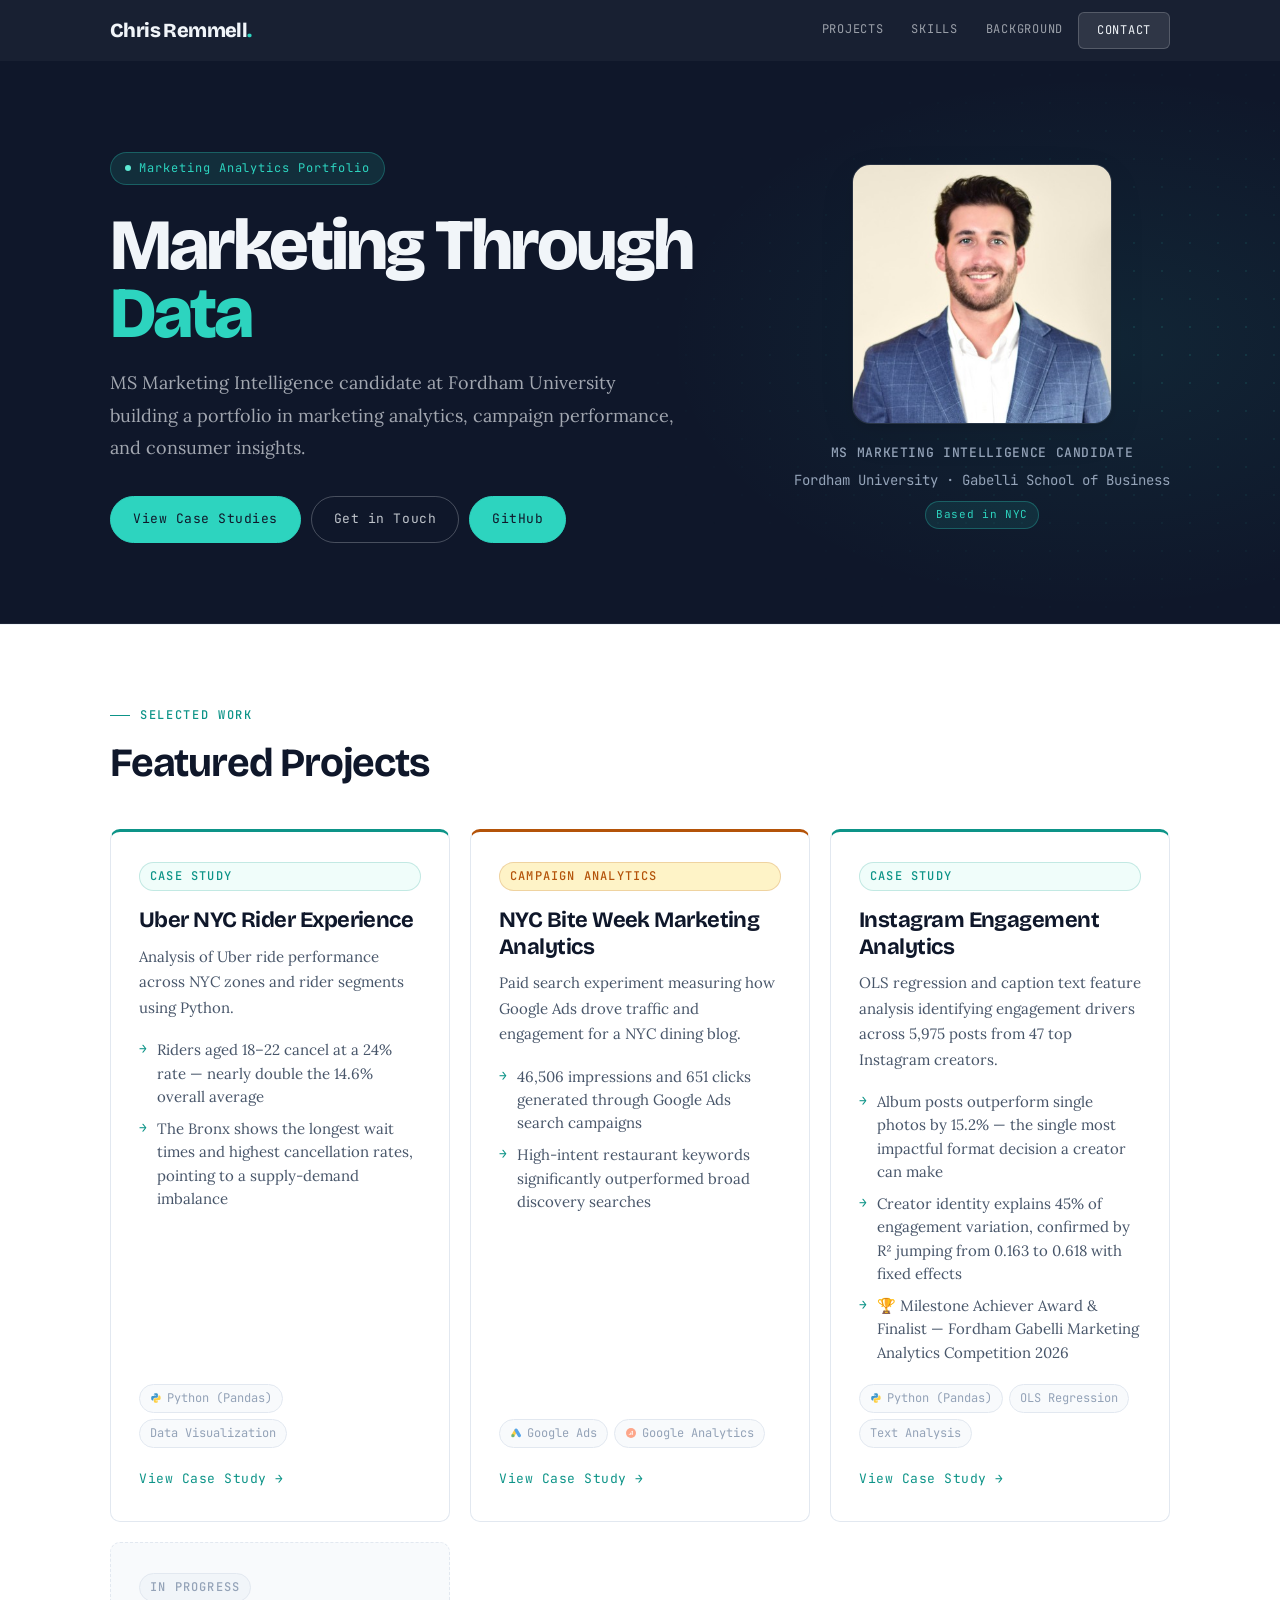
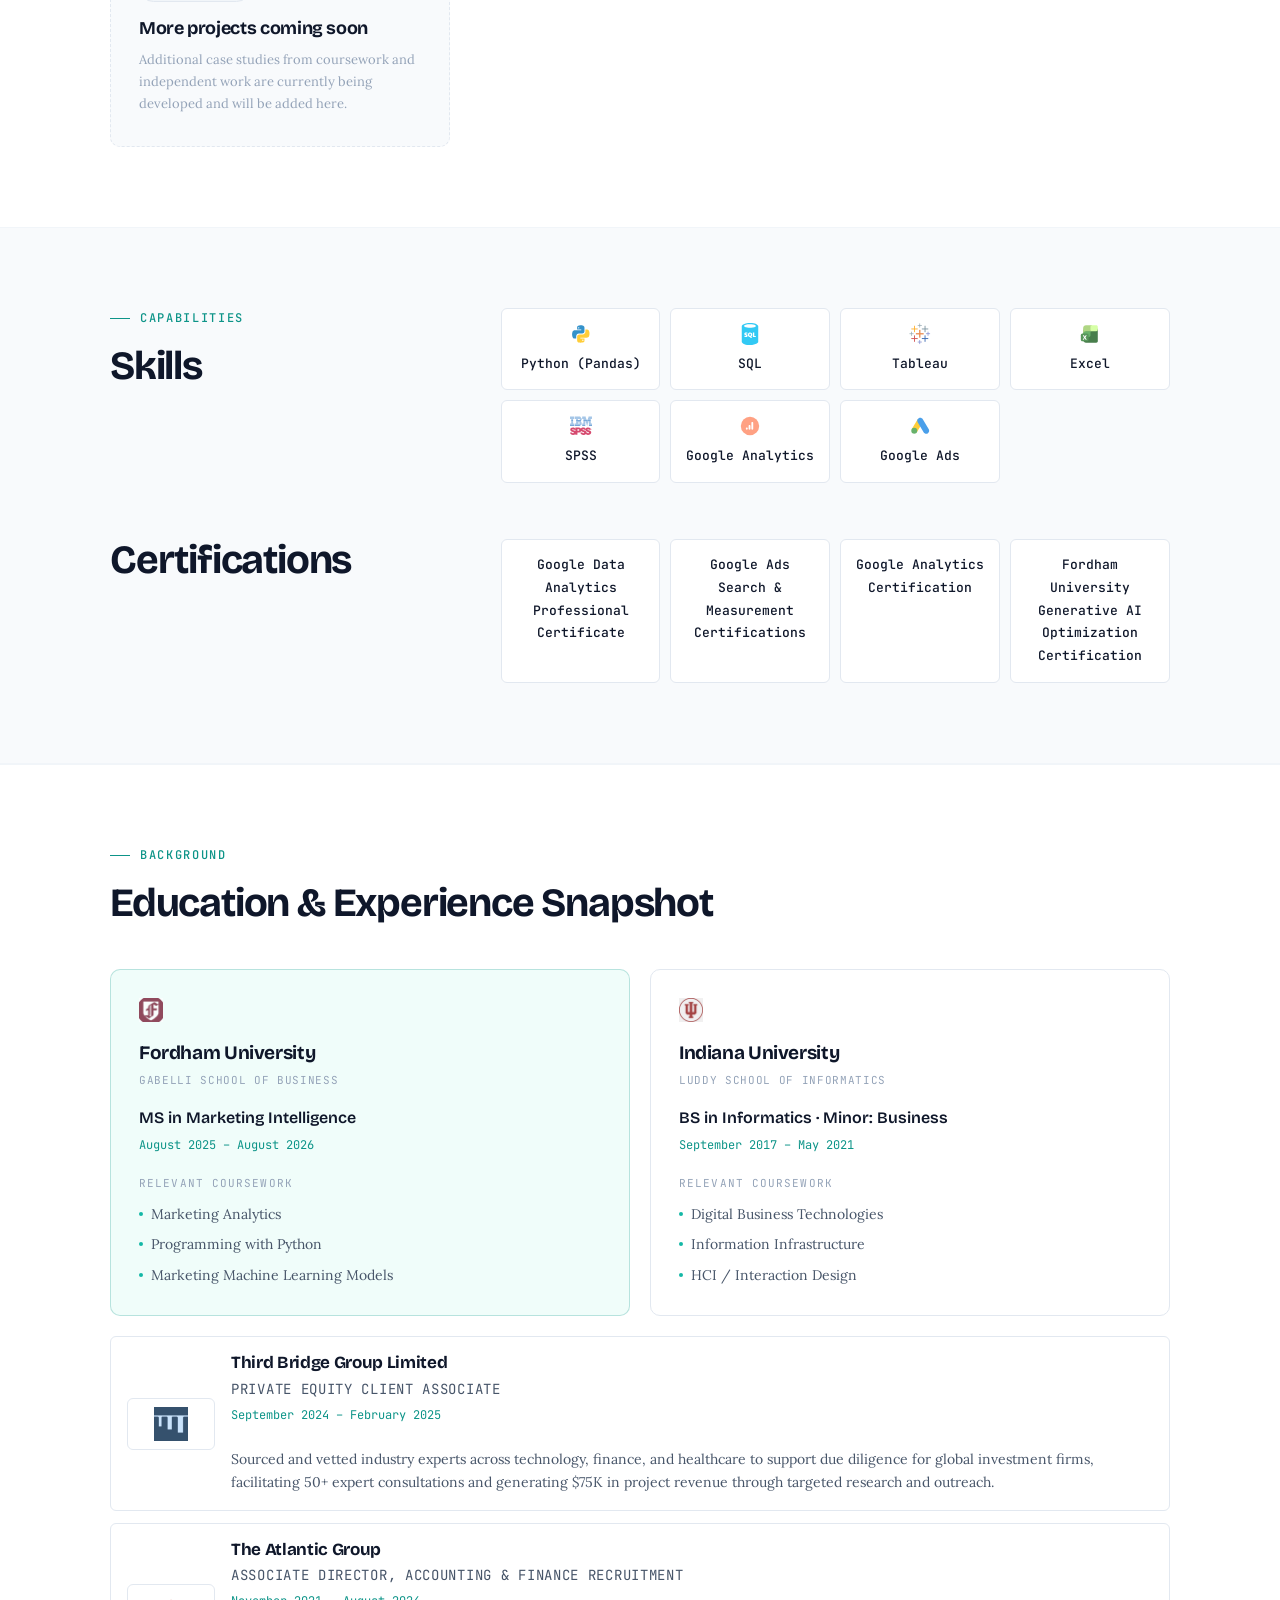
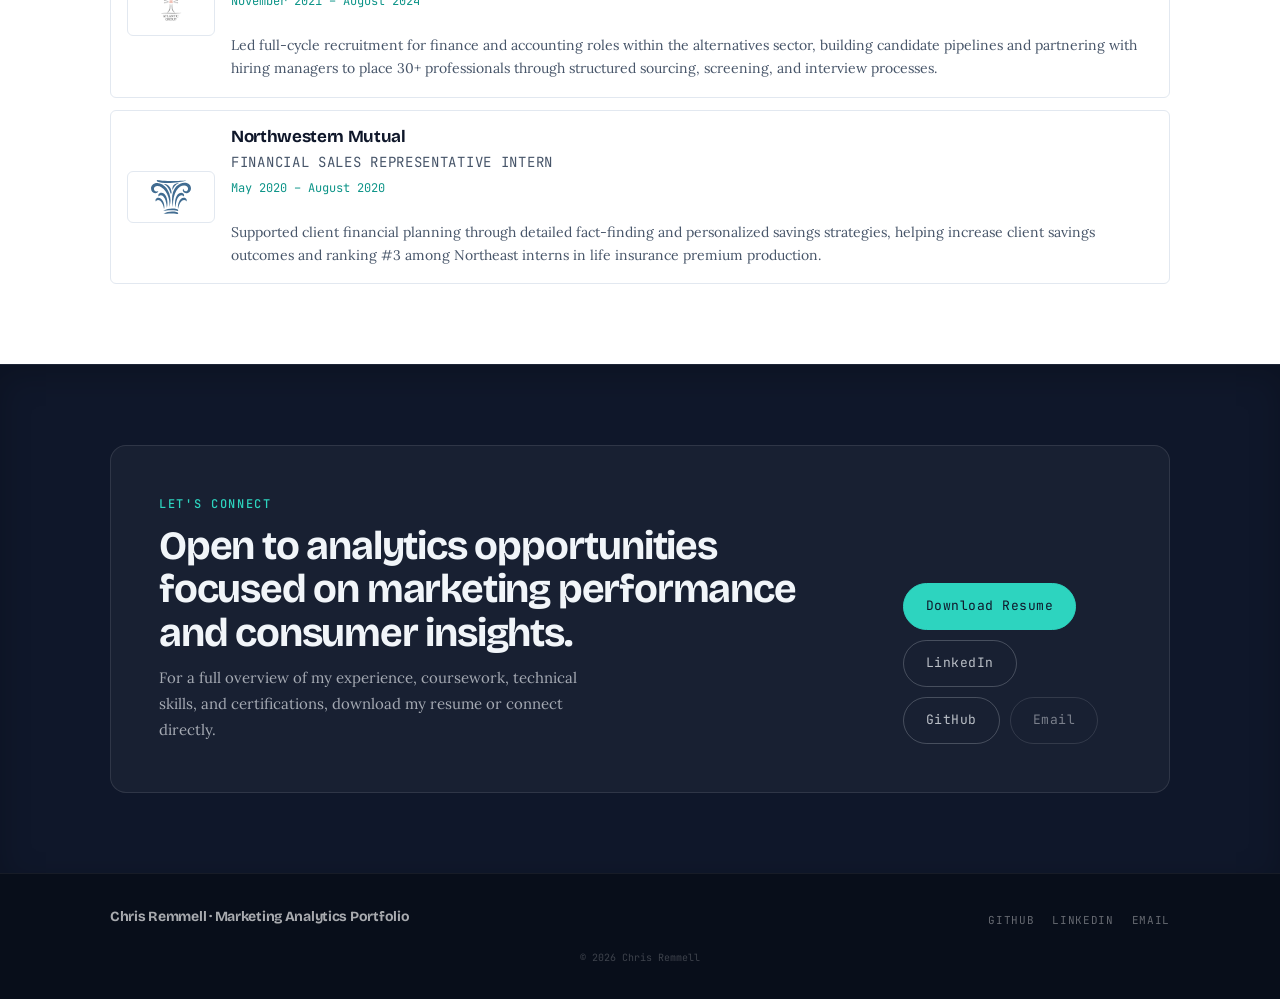
==== commit 3268a3fb: "Add Instagram Engagement Analytics project card to homepage Inserts Project 3 card between the NYC B" ====
--- a/index.html
+++ b/index.html
@@ -130,7 +130,28 @@
             <span class="card-cta">View Case Study →</span>
           </a>
 
-          <!-- Project 3 — Coming Soon -->
+          <!-- Project 3 — Instagram Engagement Analytics -->
+          <a class="project-card" href="projects/instagram-engagement-analytics.html">
+            <span class="project-type case-study">Case Study</span>
+            <h3>Instagram Engagement Analytics</h3>
+            <p>OLS regression and caption text feature analysis identifying engagement drivers across 5,975 posts from 47 top Instagram creators.</p>
+            <ul class="insights">
+              <li>Album posts outperform single photos by 15.2% — the single most impactful format decision a creator can make</li>
+              <li>Creator identity explains 45% of engagement variation, confirmed by R² jumping from 0.163 to 0.618 with fixed effects</li>
+              <li>🏆 Milestone Achiever Award & Finalist — Fordham Gabelli Marketing Analytics Competition 2026</li>
+            </ul>
+            <div class="tools">
+              <span class="tool-badge">
+                <img src="assets/images/python.svg" alt="" aria-hidden="true" />
+                Python (Pandas)
+              </span>
+              <span class="tool-badge">OLS Regression</span>
+              <span class="tool-badge">Text Analysis</span>
+            </div>
+            <span class="card-cta">View Case Study →</span>
+          </a>
+
+          <!-- Project 4 — Coming Soon -->
           <div class="project-card-soon">
             <span class="project-type coming-soon">In Progress</span>
             <h3 style="font-family:'Bricolage Grotesque',sans-serif;font-size:18px;letter-spacing:-0.02em;color:var(--ink);margin-bottom:10px;">More projects coming soon</h3>
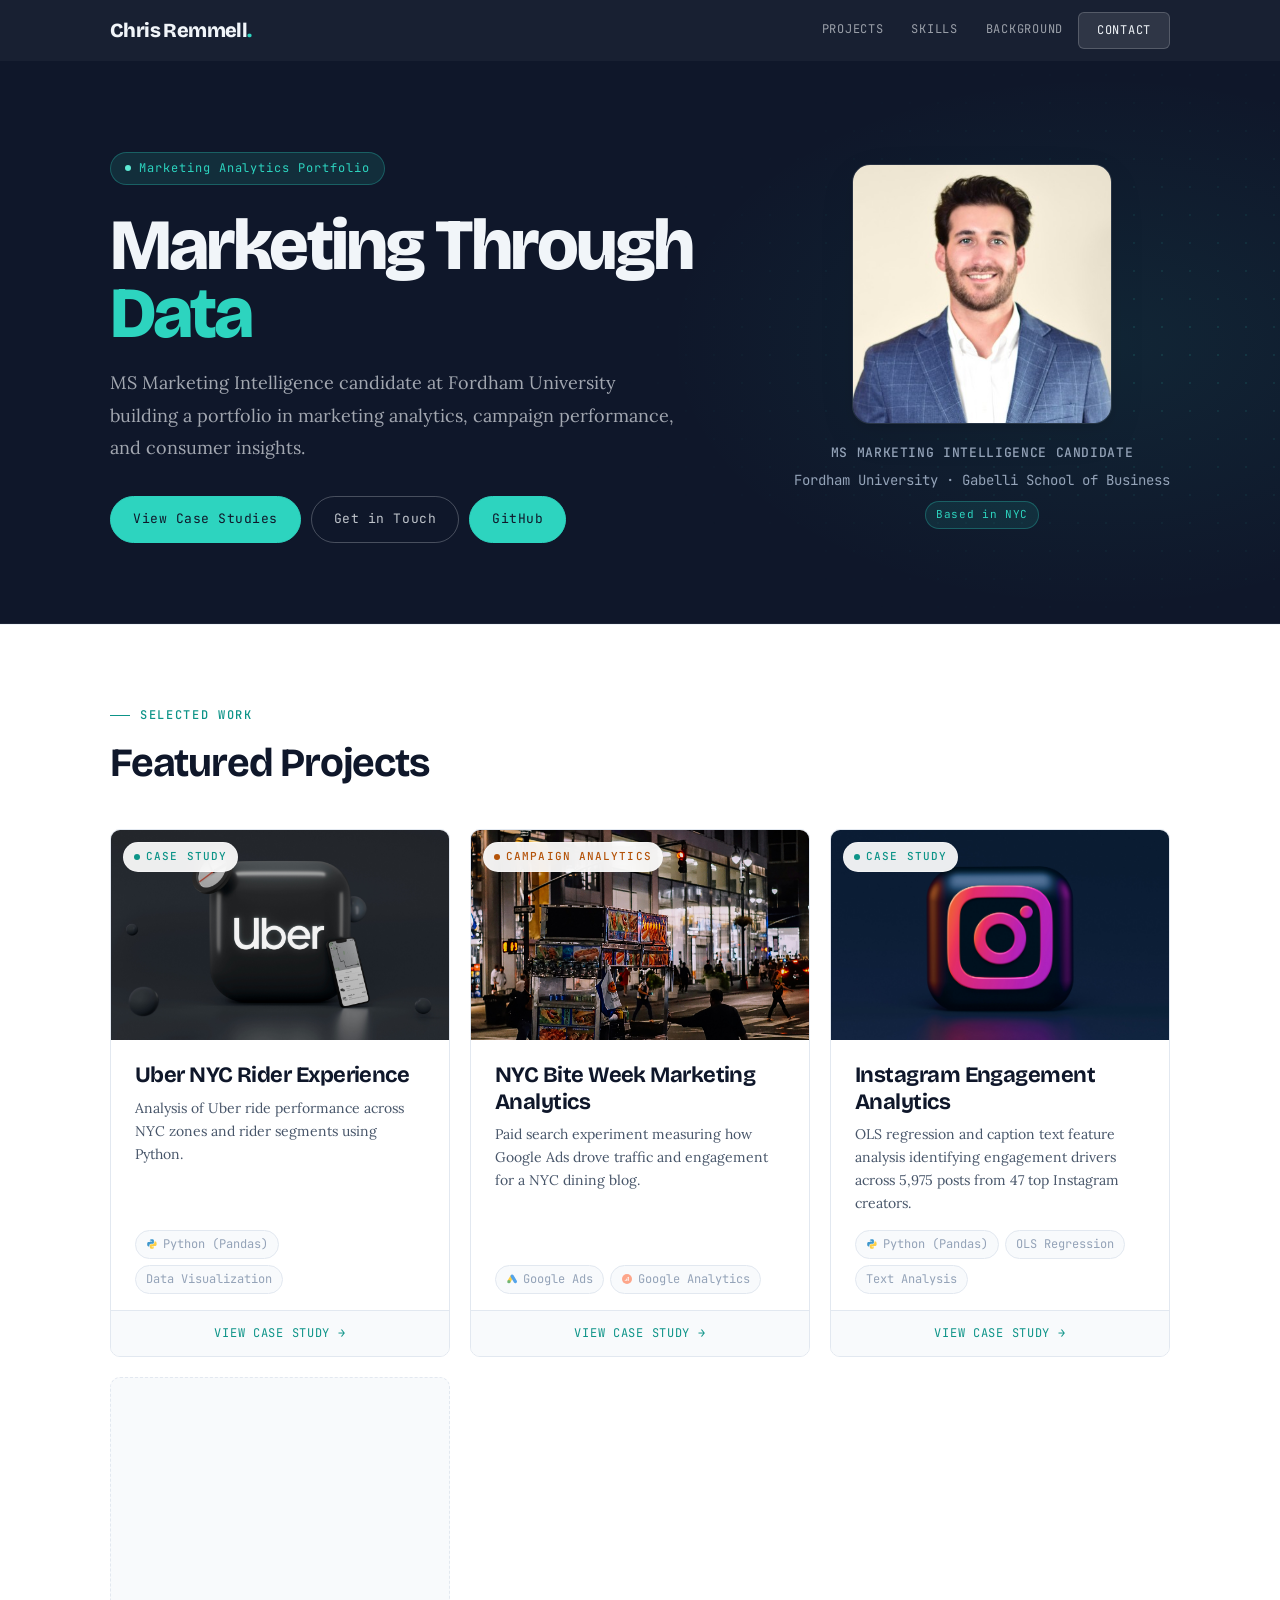
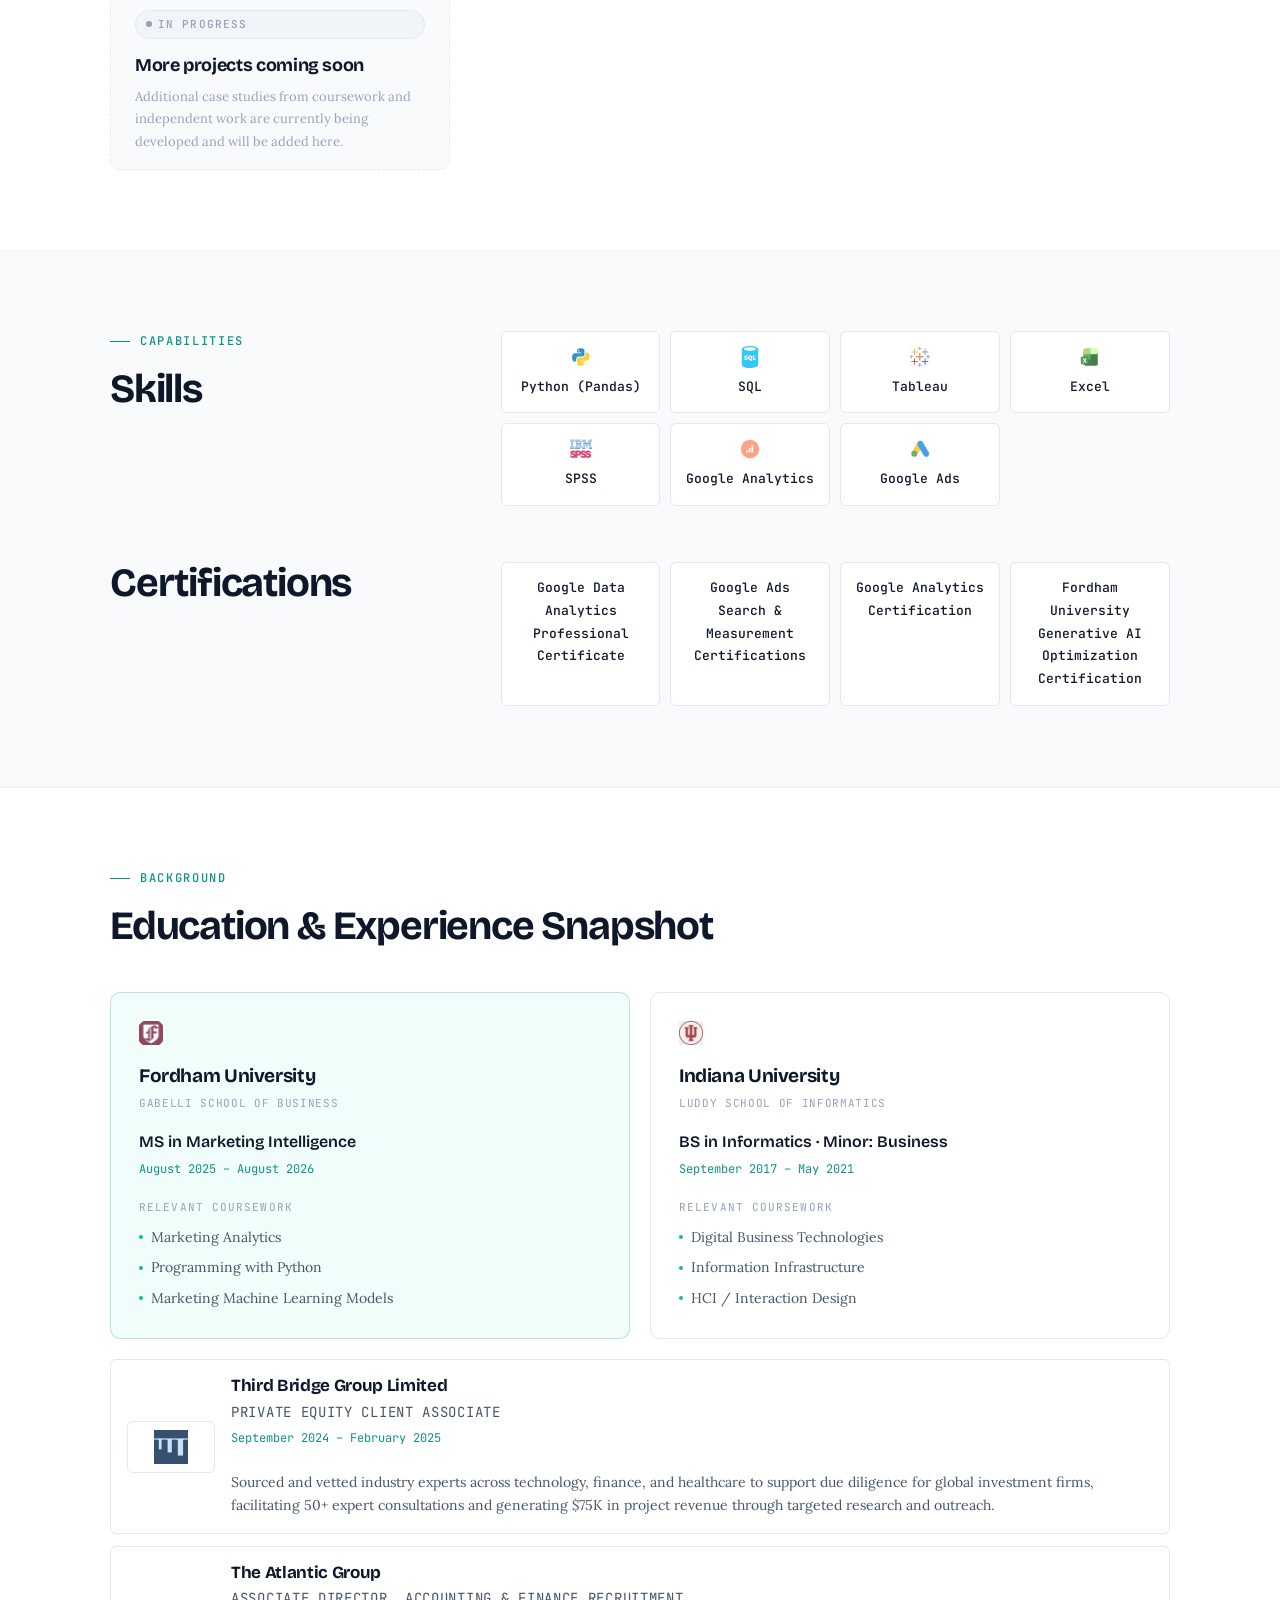
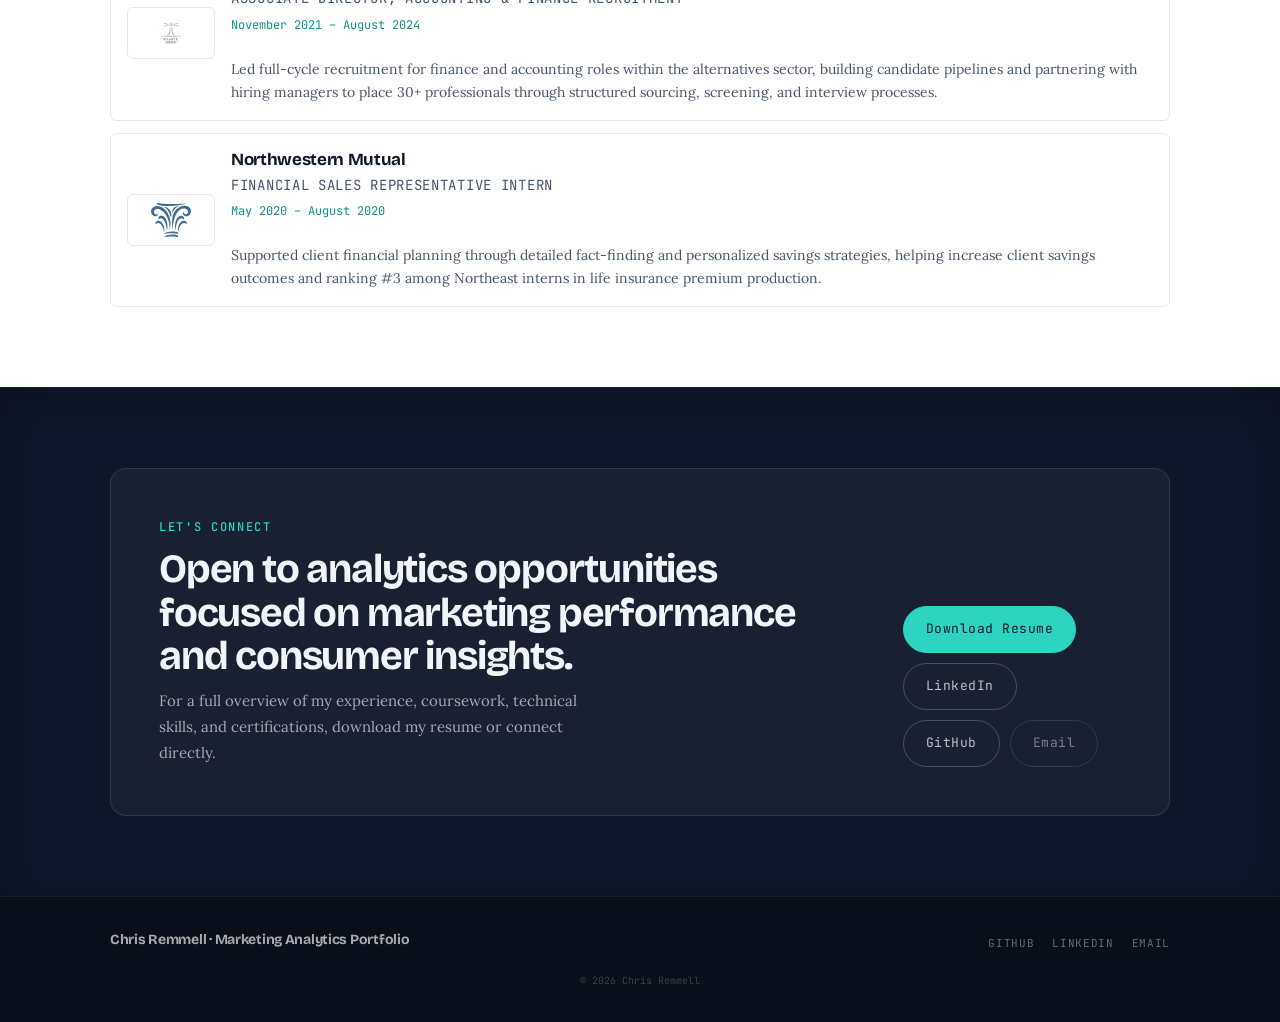
==== commit db9b46db: "Redesign project cards: image-first layout with hero photos Replaces text-heavy bullet cards with vi" ====
--- a/index.html
+++ b/index.html
@@ -91,73 +91,84 @@
 
           <!-- Project 1 -->
           <a class="project-card" href="projects/uber-nyc-rider-experience.html">
-            <span class="project-type case-study">Case Study</span>
-            <h3>Uber NYC Rider Experience</h3>
-            <p>Analysis of Uber ride performance across NYC zones and rider segments using Python.</p>
-            <ul class="insights">
-              <li>Riders aged 18–22 cancel at a 24% rate — nearly double the 14.6% overall average</li>
-              <li>The Bronx shows the longest wait times and highest cancellation rates, pointing to a supply-demand imbalance</li>
-            </ul>
-            <div class="tools">
-              <span class="tool-badge">
-                <img src="assets/images/python.svg" alt="" aria-hidden="true" />
-                Python (Pandas)
-              </span>
-              <span class="tool-badge">Data Visualization</span>
-            </div>
-            <span class="card-cta">View Case Study →</span>
+            <div class="card-img-wrap">
+              <img src="assets/images/cards/uber-hero.jpg" alt="Uber NYC Rider Experience" />
+              <span class="project-type case-study">Case Study</span>
+            </div>
+            <div class="card-body">
+              <h3>Uber NYC Rider Experience</h3>
+              <p>Analysis of Uber ride performance across NYC zones and rider segments using Python.</p>
+              <div class="tools">
+                <span class="tool-badge">
+                  <img src="assets/images/python.svg" alt="" aria-hidden="true" />
+                  Python (Pandas)
+                </span>
+                <span class="tool-badge">Data Visualization</span>
+              </div>
+            </div>
+            <div class="card-footer">
+              <span class="card-cta">View Case Study →</span>
+            </div>
           </a>
 
           <!-- Project 2 -->
           <a class="project-card" href="projects/nyc-bite-week-marketing-analytics.html">
-            <span class="project-type campaign">Campaign Analytics</span>
-            <h3>NYC Bite Week Marketing Analytics</h3>
-            <p>Paid search experiment measuring how Google Ads drove traffic and engagement for a NYC dining blog.</p>
-            <ul class="insights">
-              <li>46,506 impressions and 651 clicks generated through Google Ads search campaigns</li>
-              <li>High-intent restaurant keywords significantly outperformed broad discovery searches</li>
-            </ul>
-            <div class="tools">
-              <span class="tool-badge">
-                <img src="assets/images/google-ads.svg" alt="" aria-hidden="true" />
-                Google Ads
-              </span>
-              <span class="tool-badge">
-                <img src="assets/images/google-analytics.svg" alt="" aria-hidden="true" />
-                Google Analytics
-              </span>
-            </div>
-            <span class="card-cta">View Case Study →</span>
+            <div class="card-img-wrap">
+              <img src="assets/images/cards/nyc-bite-week-hero.jpg" alt="NYC Bite Week Marketing Analytics" />
+              <span class="project-type campaign">Campaign Analytics</span>
+            </div>
+            <div class="card-body">
+              <h3>NYC Bite Week Marketing Analytics</h3>
+              <p>Paid search experiment measuring how Google Ads drove traffic and engagement for a NYC dining blog.</p>
+              <div class="tools">
+                <span class="tool-badge">
+                  <img src="assets/images/google-ads.svg" alt="" aria-hidden="true" />
+                  Google Ads
+                </span>
+                <span class="tool-badge">
+                  <img src="assets/images/google-analytics.svg" alt="" aria-hidden="true" />
+                  Google Analytics
+                </span>
+              </div>
+            </div>
+            <div class="card-footer">
+              <span class="card-cta">View Case Study →</span>
+            </div>
           </a>
 
           <!-- Project 3 — Instagram Engagement Analytics -->
           <a class="project-card" href="projects/instagram-engagement-analytics.html">
-            <span class="project-type case-study">Case Study</span>
-            <h3>Instagram Engagement Analytics</h3>
-            <p>OLS regression and caption text feature analysis identifying engagement drivers across 5,975 posts from 47 top Instagram creators.</p>
-            <ul class="insights">
-              <li>Album posts outperform single photos by 15.2% — the single most impactful format decision a creator can make</li>
-              <li>Creator identity explains 45% of engagement variation, confirmed by R² jumping from 0.163 to 0.618 with fixed effects</li>
-              <li>🏆 Milestone Achiever Award & Finalist — Fordham Gabelli Marketing Analytics Competition 2026</li>
-            </ul>
-            <div class="tools">
-              <span class="tool-badge">
-                <img src="assets/images/python.svg" alt="" aria-hidden="true" />
-                Python (Pandas)
-              </span>
-              <span class="tool-badge">OLS Regression</span>
-              <span class="tool-badge">Text Analysis</span>
-            </div>
-            <span class="card-cta">View Case Study →</span>
+            <div class="card-img-wrap">
+              <img src="assets/images/cards/instagram-hero.jpg" alt="Instagram Engagement Analytics" />
+              <span class="project-type case-study">Case Study</span>
+            </div>
+            <div class="card-body">
+              <h3>Instagram Engagement Analytics</h3>
+              <p>OLS regression and caption text feature analysis identifying engagement drivers across 5,975 posts from 47 top Instagram creators.</p>
+              <div class="tools">
+                <span class="tool-badge">
+                  <img src="assets/images/python.svg" alt="" aria-hidden="true" />
+                  Python (Pandas)
+                </span>
+                <span class="tool-badge">OLS Regression</span>
+                <span class="tool-badge">Text Analysis</span>
+              </div>
+            </div>
+            <div class="card-footer">
+              <span class="card-cta">View Case Study →</span>
+            </div>
           </a>
 
           <!-- Project 4 — Coming Soon -->
           <div class="project-card-soon">
-            <span class="project-type coming-soon">In Progress</span>
-            <h3 style="font-family:'Bricolage Grotesque',sans-serif;font-size:18px;letter-spacing:-0.02em;color:var(--ink);margin-bottom:10px;">More projects coming soon</h3>
-            <p style="font-size:13px;color:var(--text-3);line-height:1.7;margin-bottom:0;">
-              Additional case studies from coursework and independent work are currently being developed and will be added here.
-            </p>
+            <div class="card-img-placeholder"></div>
+            <div class="card-body">
+              <span class="project-type coming-soon">In Progress</span>
+              <h3 style="font-family:'Bricolage Grotesque',sans-serif;font-size:18px;letter-spacing:-0.02em;color:var(--ink);margin-bottom:10px;">More projects coming soon</h3>
+              <p style="font-size:13px;color:var(--text-3);line-height:1.7;margin-bottom:0;">
+                Additional case studies from coursework and independent work are currently being developed and will be added here.
+              </p>
+            </div>
           </div>
 
         </div>
--- a/styles.css
+++ b/styles.css
@@ -483,7 +483,6 @@
   background: var(--white);
   border: 1px solid var(--rule);
   border-radius: var(--r);
-  padding: 30px 28px;
   display: flex;
   flex-direction: column;
   position: relative;
@@ -507,9 +506,6 @@
   transform: translateY(-3px);
 }
 
-/* type-specific top accent bar */
-.project-card:has(.project-type.case-study) { border-top: 3px solid var(--teal); }
-.project-card:has(.project-type.campaign)   { border-top: 3px solid var(--amber); }
 .project-card:hover::after { opacity: 1; }
 
 /* coming-soon card variant */
@@ -517,12 +513,11 @@
   background: var(--paper);
   border: 1.5px dashed var(--rule);
   border-radius: var(--r);
-  padding: 30px 28px;
   display: flex;
   flex-direction: column;
   align-items: flex-start;
-  justify-content: center;
   min-height: 100%;
+  overflow: hidden;
   transition: border-color 0.2s, background 0.2s;
 }
 .project-card-soon:hover {
@@ -532,39 +527,113 @@
 
 .project-type {
   font-family: 'JetBrains Mono', monospace;
-  font-size: 12px;
+  font-size: 11px;
   font-weight: 500;
   letter-spacing: 0.1em;
   text-transform: uppercase;
-  padding: 3px 10px;
+  padding: 4px 10px;
   border-radius: 100px;
   margin-bottom: 16px;
+  display: inline-flex;
+  align-items: center;
+  gap: 6px;
+}
+.project-type::before {
+  content: '';
   display: inline-block;
+  width: 6px;
+  height: 6px;
+  border-radius: 50%;
+  flex-shrink: 0;
 }
 .project-type.case-study {
   color: var(--teal);
   background: var(--teal-light);
   border: 1px solid rgba(13,148,136,0.2);
 }
+.project-type.case-study::before  { background: var(--teal); }
 .project-type.campaign {
   color: var(--amber);
   background: var(--amber-bg);
   border: 1px solid var(--amber-border);
 }
+.project-type.campaign::before    { background: var(--amber); }
 .project-type.coming-soon {
   color: var(--text-3);
   background: var(--rule-soft);
   border: 1px solid var(--rule);
 }
-
-.project-card h3 {
-  margin-bottom: 10px;
-}
-.project-card > p {
-  font-size: 15px;
-  line-height: 1.7;
-  margin-bottom: 18px;
-}
+.project-type.coming-soon::before { background: var(--text-3); }
+
+/* ── CARD IMAGE / BODY / FOOTER ── */
+.card-img-wrap {
+  position: relative;
+  height: 210px;
+  overflow: hidden;
+  flex-shrink: 0;
+}
+
+.card-img-wrap img {
+  width: 100%;
+  height: 100%;
+  object-fit: cover;
+  display: block;
+  transition: transform 0.5s ease;
+}
+
+.project-card:hover .card-img-wrap img {
+  transform: scale(1.04);
+}
+
+.card-img-wrap .project-type {
+  position: absolute;
+  top: 12px;
+  left: 12px;
+  margin-bottom: 0;
+  background: rgba(255,255,255,0.92);
+  backdrop-filter: blur(8px);
+  border: 1px solid rgba(255,255,255,0.3);
+}
+
+.card-img-placeholder {
+  height: 210px;
+  background: linear-gradient(135deg, var(--paper) 0%, rgba(13,148,136,0.07) 100%);
+  flex-shrink: 0;
+  border-bottom: 1.5px dashed var(--rule);
+}
+
+.card-body {
+  padding: 22px 24px 16px;
+  display: flex;
+  flex-direction: column;
+  flex: 1;
+}
+
+.card-body h3 {
+  margin-bottom: 8px;
+}
+
+.card-body > p {
+  font-size: 14px;
+  line-height: 1.65;
+  color: var(--text-2);
+  margin-bottom: 14px;
+  flex: 1;
+}
+
+.card-body .tools {
+  margin-bottom: 0;
+}
+
+.card-footer {
+  padding: 12px 24px;
+  border-top: 1px solid var(--rule);
+  display: flex;
+  align-items: center;
+  justify-content: center;
+  background: var(--paper);
+}
+
 
 .insights {
   list-style: none;
@@ -620,17 +689,17 @@
 
 .card-cta {
   font-family: 'JetBrains Mono', monospace;
-  font-size: 13px;
-  letter-spacing: 0.04em;
+  font-size: 12px;
+  letter-spacing: 0.06em;
+  text-transform: uppercase;
   color: var(--teal);
   display: inline-flex;
   align-items: center;
-  gap: 5px;
-  margin-top: auto;
+  gap: 6px;
   transition: gap 0.15s;
   text-decoration: none;
 }
-.project-card:hover .card-cta { gap: 9px; }
+.project-card:hover .card-cta { gap: 10px; }
 
 /* ── SKILLS ── */
 .skills-layout {
@@ -1209,6 +1278,138 @@
   font-size: 12px;
   letter-spacing: 0.04em;
   padding: 1.5rem;
+  text-align: center;
+}
+
+.case-img-grid {
+  display: flex;
+  flex-direction: column;
+  gap: 2rem;
+}
+
+.case-img-grid figure {
+  margin: 0;
+}
+
+.case-img-grid img {
+  width: 100%;
+  border-radius: var(--r-sm);
+  border: 1px solid var(--border);
+  display: block;
+  cursor: zoom-in;
+  transition: opacity 0.15s ease;
+}
+
+.case-img-grid img:hover {
+  opacity: 0.88;
+}
+
+/* ── LIGHTBOX ── */
+.lightbox {
+  position: fixed;
+  inset: 0;
+  z-index: 9999;
+  background: rgba(8, 14, 26, 0.93);
+  display: flex;
+  align-items: center;
+  justify-content: center;
+  opacity: 0;
+  pointer-events: none;
+  transition: opacity 0.2s ease;
+}
+
+.lightbox.is-open {
+  opacity: 1;
+  pointer-events: all;
+}
+
+.lightbox-inner {
+  position: relative;
+  max-width: min(90vw, 1100px);
+  width: 100%;
+  display: flex;
+  flex-direction: column;
+  align-items: center;
+  gap: 14px;
+}
+
+.lightbox-img {
+  max-width: 100%;
+  max-height: 80vh;
+  object-fit: contain;
+  border-radius: var(--r-sm);
+  box-shadow: 0 24px 80px rgba(0,0,0,0.6);
+}
+
+.lightbox-caption {
+  font-size: 12px;
+  color: rgba(241,245,249,0.55);
+  font-family: 'JetBrains Mono', monospace;
+  letter-spacing: 0.04em;
+  text-align: center;
+}
+
+.lightbox-counter {
+  font-size: 11px;
+  color: rgba(241,245,249,0.3);
+  font-family: 'JetBrains Mono', monospace;
+  letter-spacing: 0.06em;
+}
+
+.lightbox-close {
+  position: absolute;
+  top: -44px;
+  right: 0;
+  background: none;
+  border: none;
+  color: rgba(241,245,249,0.6);
+  font-size: 28px;
+  line-height: 1;
+  cursor: pointer;
+  padding: 4px 8px;
+  transition: color 0.15s ease;
+}
+
+.lightbox-close:hover {
+  color: #f1f5f9;
+}
+
+.lightbox-nav {
+  position: fixed;
+  top: 50%;
+  transform: translateY(-50%);
+  background: rgba(255,255,255,0.07);
+  border: 1px solid rgba(255,255,255,0.1);
+  color: rgba(241,245,249,0.7);
+  font-size: 22px;
+  line-height: 1;
+  cursor: pointer;
+  padding: 14px 18px;
+  border-radius: var(--r-sm);
+  transition: background 0.15s ease, color 0.15s ease;
+  z-index: 10000;
+}
+
+.lightbox-nav:hover {
+  background: rgba(255,255,255,0.14);
+  color: #f1f5f9;
+}
+
+.lightbox-nav.prev { left: 16px; }
+.lightbox-nav.next { right: 16px; }
+
+.lightbox-nav:disabled {
+  opacity: 0.2;
+  cursor: default;
+  pointer-events: none;
+}
+
+.case-img-grid figcaption {
+  margin-top: 8px;
+  font-size: 12px;
+  color: var(--text-3);
+  font-family: 'JetBrains Mono', monospace;
+  letter-spacing: 0.04em;
   text-align: center;
 }
 
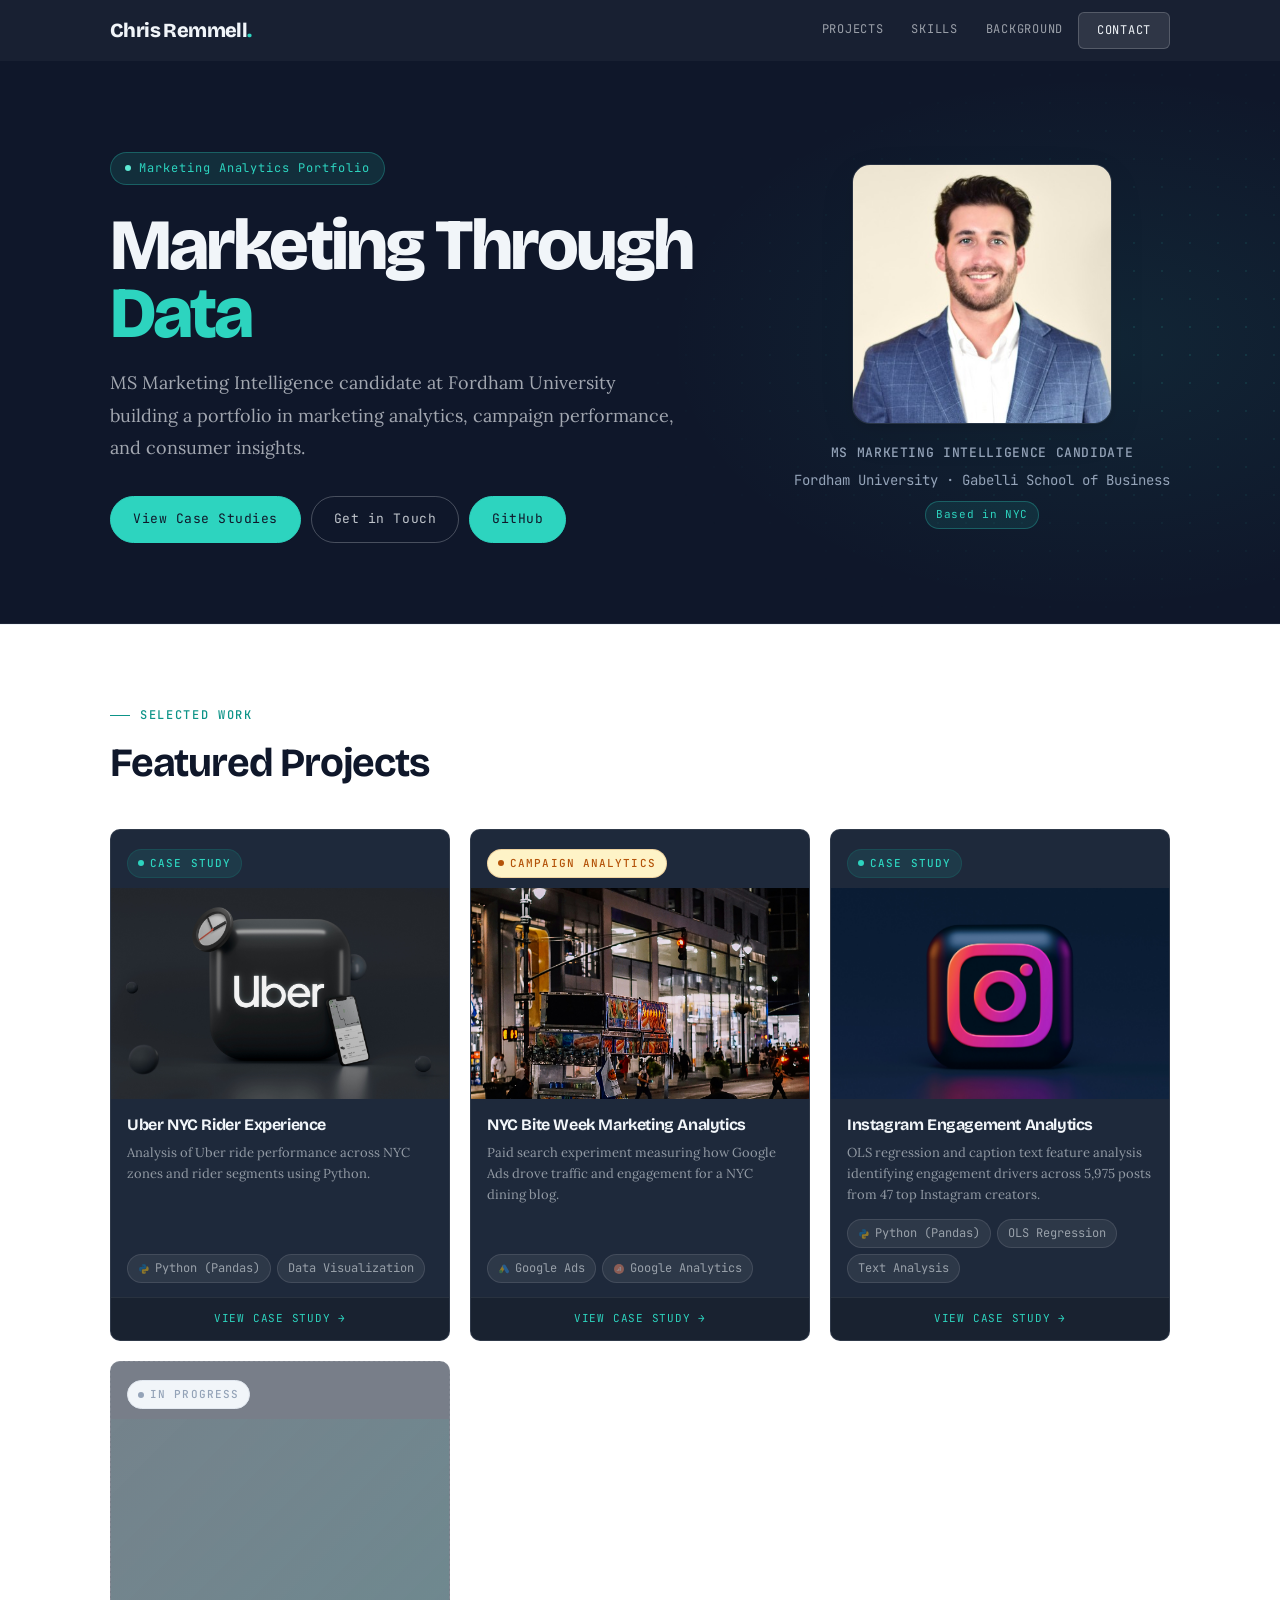
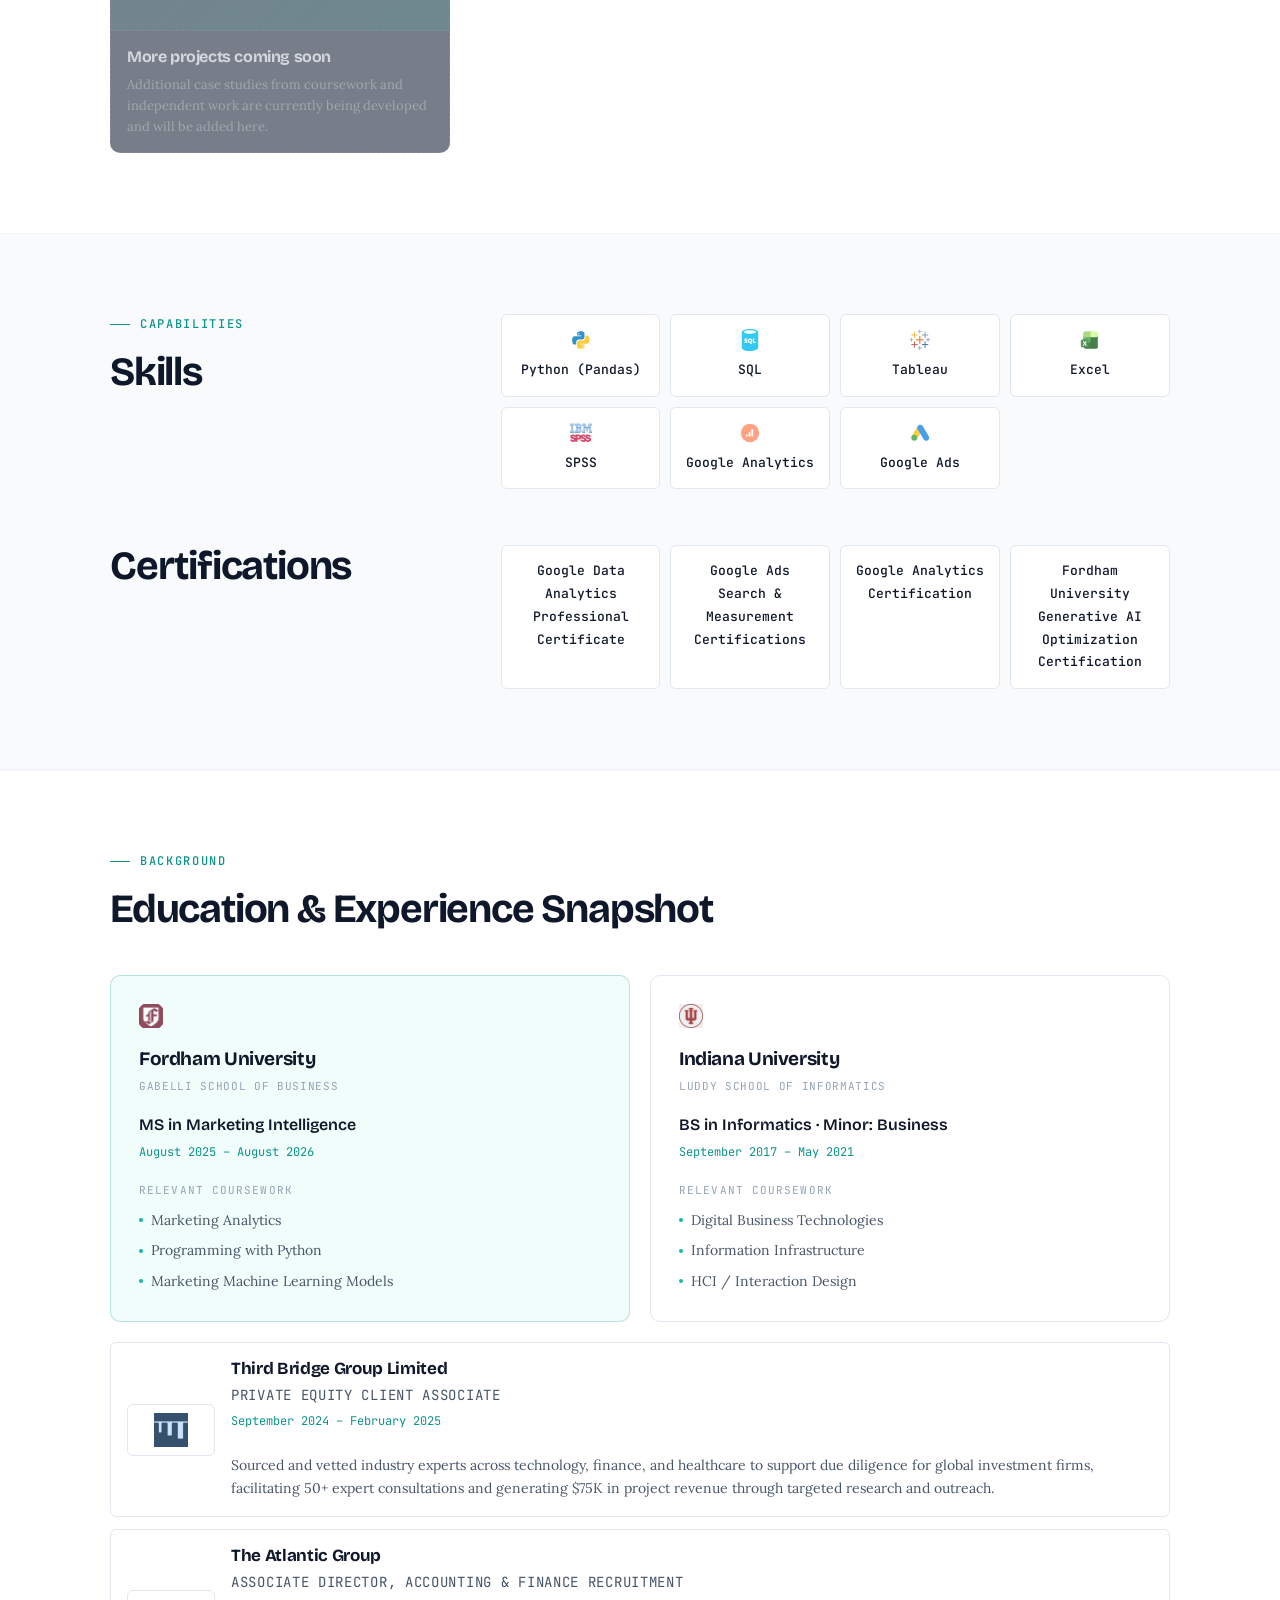
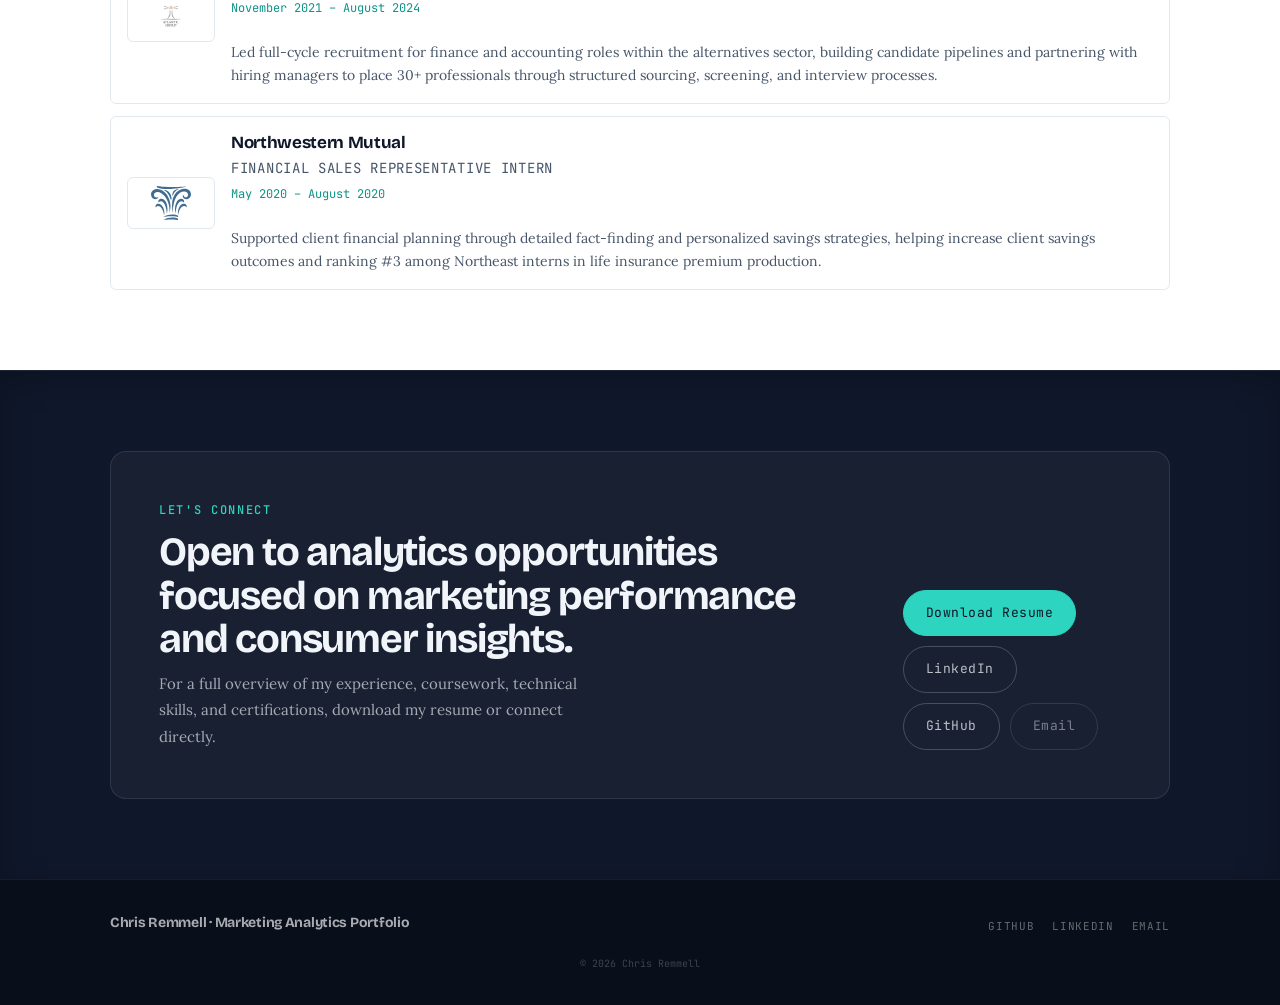
==== commit dc8456b8: "Dark card redesign: badge above image, consistent aspect ratio, compact type - Cards use ink-3 (#1e2" ====
--- a/index.html
+++ b/index.html
@@ -91,9 +91,11 @@
 
           <!-- Project 1 -->
           <a class="project-card" href="projects/uber-nyc-rider-experience.html">
+            <div class="card-header">
+              <span class="project-type case-study">Case Study</span>
+            </div>
             <div class="card-img-wrap">
               <img src="assets/images/cards/uber-hero.jpg" alt="Uber NYC Rider Experience" />
-              <span class="project-type case-study">Case Study</span>
             </div>
             <div class="card-body">
               <h3>Uber NYC Rider Experience</h3>
@@ -113,9 +115,11 @@
 
           <!-- Project 2 -->
           <a class="project-card" href="projects/nyc-bite-week-marketing-analytics.html">
+            <div class="card-header">
+              <span class="project-type campaign">Campaign Analytics</span>
+            </div>
             <div class="card-img-wrap">
-              <img src="assets/images/cards/nyc-bite-week-hero.jpg" alt="NYC Bite Week Marketing Analytics" />
-              <span class="project-type campaign">Campaign Analytics</span>
+              <img src="assets/images/cards/nyc-bite-week-hero.jpg" alt="NYC Bite Week Marketing Analytics" style="object-position: center 40%;" />
             </div>
             <div class="card-body">
               <h3>NYC Bite Week Marketing Analytics</h3>
@@ -138,9 +142,11 @@
 
           <!-- Project 3 — Instagram Engagement Analytics -->
           <a class="project-card" href="projects/instagram-engagement-analytics.html">
+            <div class="card-header">
+              <span class="project-type case-study">Case Study</span>
+            </div>
             <div class="card-img-wrap">
               <img src="assets/images/cards/instagram-hero.jpg" alt="Instagram Engagement Analytics" />
-              <span class="project-type case-study">Case Study</span>
             </div>
             <div class="card-body">
               <h3>Instagram Engagement Analytics</h3>
@@ -161,11 +167,13 @@
 
           <!-- Project 4 — Coming Soon -->
           <div class="project-card-soon">
+            <div class="card-header">
+              <span class="project-type coming-soon">In Progress</span>
+            </div>
             <div class="card-img-placeholder"></div>
             <div class="card-body">
-              <span class="project-type coming-soon">In Progress</span>
-              <h3 style="font-family:'Bricolage Grotesque',sans-serif;font-size:18px;letter-spacing:-0.02em;color:var(--ink);margin-bottom:10px;">More projects coming soon</h3>
-              <p style="font-size:13px;color:var(--text-3);line-height:1.7;margin-bottom:0;">
+              <h3 style="font-size:16px;color:rgba(241,245,249,0.75);margin-bottom:8px;">More projects coming soon</h3>
+              <p style="font-size:13px;color:rgba(241,245,249,0.35);line-height:1.6;margin-bottom:0;">
                 Additional case studies from coursework and independent work are currently being developed and will be added here.
               </p>
             </div>
--- a/styles.css
+++ b/styles.css
@@ -479,9 +479,16 @@
   padding: 28px;
 }
 
+.project-card,
+.project-card-soon {
+  --teal:       #2dd4bf;
+  --teal-light: rgba(45,212,191,0.1);
+  --teal-mid:   #5eead4;
+}
+
 .project-card {
-  background: var(--white);
-  border: 1px solid var(--rule);
+  background: var(--ink-3);
+  border: 1px solid rgba(255,255,255,0.08);
   border-radius: var(--r);
   display: flex;
   flex-direction: column;
@@ -491,18 +498,9 @@
   color: inherit;
   transition: border-color 0.2s, box-shadow 0.2s, transform 0.2s;
 }
-.project-card::after {
-  content: '';
-  position: absolute;
-  inset: 0;
-  pointer-events: none;
-  background: linear-gradient(135deg, rgba(13,148,136,0.04) 0%, transparent 60%);
-  opacity: 0;
-  transition: opacity 0.3s;
-}
 .project-card:hover {
-  border-color: var(--teal);
-  box-shadow: var(--shadow-card);
+  border-color: rgba(45,212,191,0.45);
+  box-shadow: 0 8px 40px rgba(0,0,0,0.35);
   transform: translateY(-3px);
 }
 
@@ -510,8 +508,8 @@
 
 /* coming-soon card variant */
 .project-card-soon {
-  background: var(--paper);
-  border: 1.5px dashed var(--rule);
+  background: rgba(30,41,59,0.6);
+  border: 1.5px dashed rgba(255,255,255,0.1);
   border-radius: var(--r);
   display: flex;
   flex-direction: column;
@@ -521,8 +519,8 @@
   transition: border-color 0.2s, background 0.2s;
 }
 .project-card-soon:hover {
-  border-color: rgba(13,148,136,0.3);
-  background: var(--teal-light);
+  border-color: rgba(45,212,191,0.3);
+  background: rgba(30,41,59,0.8);
 }
 
 .project-type {
@@ -566,11 +564,20 @@
 .project-type.coming-soon::before { background: var(--text-3); }
 
 /* ── CARD IMAGE / BODY / FOOTER ── */
+.card-header {
+  padding: 14px 16px 10px;
+}
+
+.card-header .project-type {
+  margin-bottom: 0;
+}
+
 .card-img-wrap {
   position: relative;
-  height: 210px;
+  aspect-ratio: 16 / 10;
   overflow: hidden;
   flex-shrink: 0;
+  width: 100%;
 }
 
 .card-img-wrap img {
@@ -585,38 +592,32 @@
   transform: scale(1.04);
 }
 
-.card-img-wrap .project-type {
-  position: absolute;
-  top: 12px;
-  left: 12px;
-  margin-bottom: 0;
-  background: rgba(255,255,255,0.92);
-  backdrop-filter: blur(8px);
-  border: 1px solid rgba(255,255,255,0.3);
-}
-
 .card-img-placeholder {
-  height: 210px;
-  background: linear-gradient(135deg, var(--paper) 0%, rgba(13,148,136,0.07) 100%);
+  aspect-ratio: 16 / 10;
+  width: 100%;
+  background: linear-gradient(135deg, rgba(45,212,191,0.05) 0%, rgba(45,212,191,0.12) 100%);
   flex-shrink: 0;
-  border-bottom: 1.5px dashed var(--rule);
+  border-bottom: 1.5px dashed rgba(255,255,255,0.08);
 }
 
 .card-body {
-  padding: 22px 24px 16px;
+  padding: 16px 16px 14px;
   display: flex;
   flex-direction: column;
   flex: 1;
 }
 
 .card-body h3 {
-  margin-bottom: 8px;
+  font-size: 16px;
+  line-height: 1.3;
+  color: #f1f5f9;
+  margin-bottom: 7px;
 }
 
 .card-body > p {
-  font-size: 14px;
-  line-height: 1.65;
-  color: var(--text-2);
+  font-size: 13px;
+  line-height: 1.6;
+  color: rgba(241,245,249,0.55);
   margin-bottom: 14px;
   flex: 1;
 }
@@ -625,13 +626,25 @@
   margin-bottom: 0;
 }
 
+.project-card .tool-badge,
+.project-card-soon .tool-badge {
+  background: rgba(255,255,255,0.07);
+  border-color: rgba(255,255,255,0.1);
+  color: rgba(241,245,249,0.55);
+}
+
+.project-card .tool-badge img,
+.project-card-soon .tool-badge img {
+  opacity: 0.45;
+}
+
 .card-footer {
-  padding: 12px 24px;
-  border-top: 1px solid var(--rule);
+  padding: 11px 16px;
+  border-top: 1px solid rgba(255,255,255,0.07);
   display: flex;
   align-items: center;
   justify-content: center;
-  background: var(--paper);
+  background: rgba(0,0,0,0.18);
 }
 
 
@@ -689,10 +702,10 @@
 
 .card-cta {
   font-family: 'JetBrains Mono', monospace;
-  font-size: 12px;
-  letter-spacing: 0.06em;
+  font-size: 11px;
+  letter-spacing: 0.07em;
   text-transform: uppercase;
-  color: var(--teal);
+  color: #2dd4bf;
   display: inline-flex;
   align-items: center;
   gap: 6px;
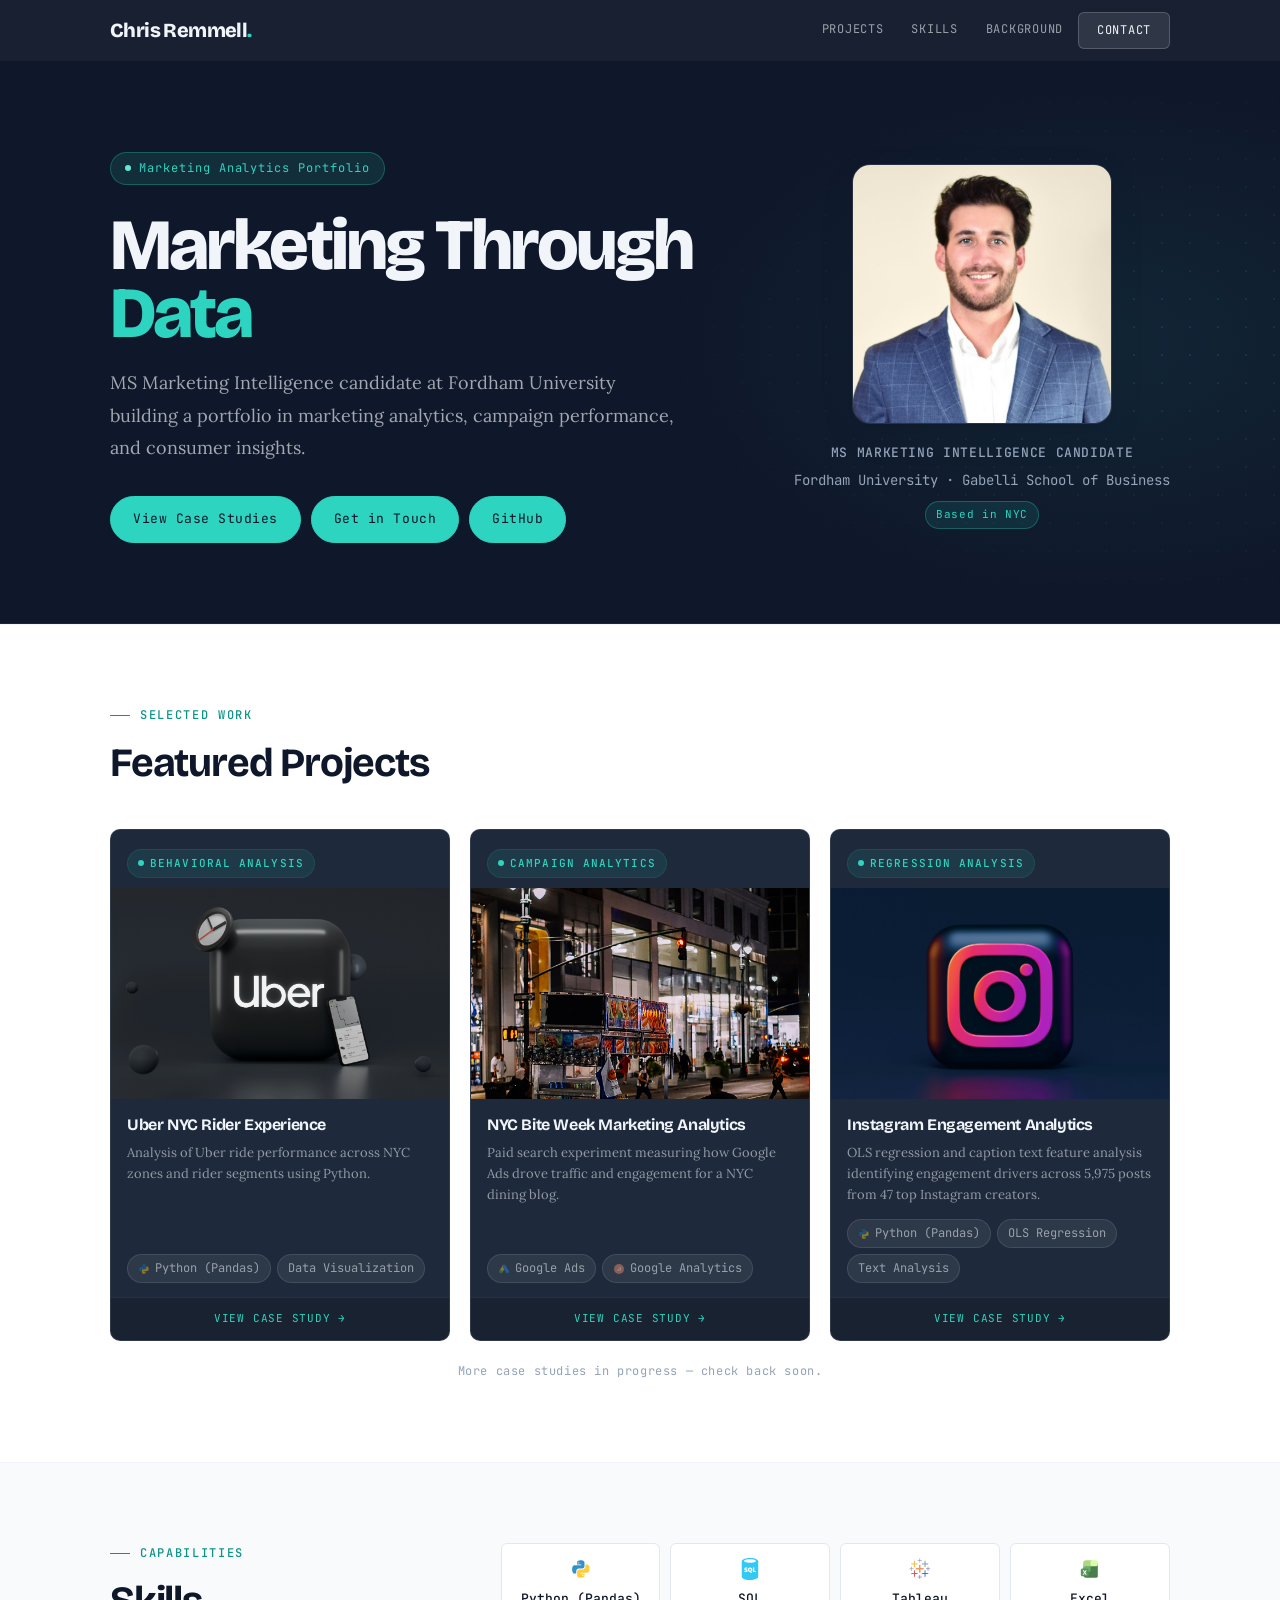
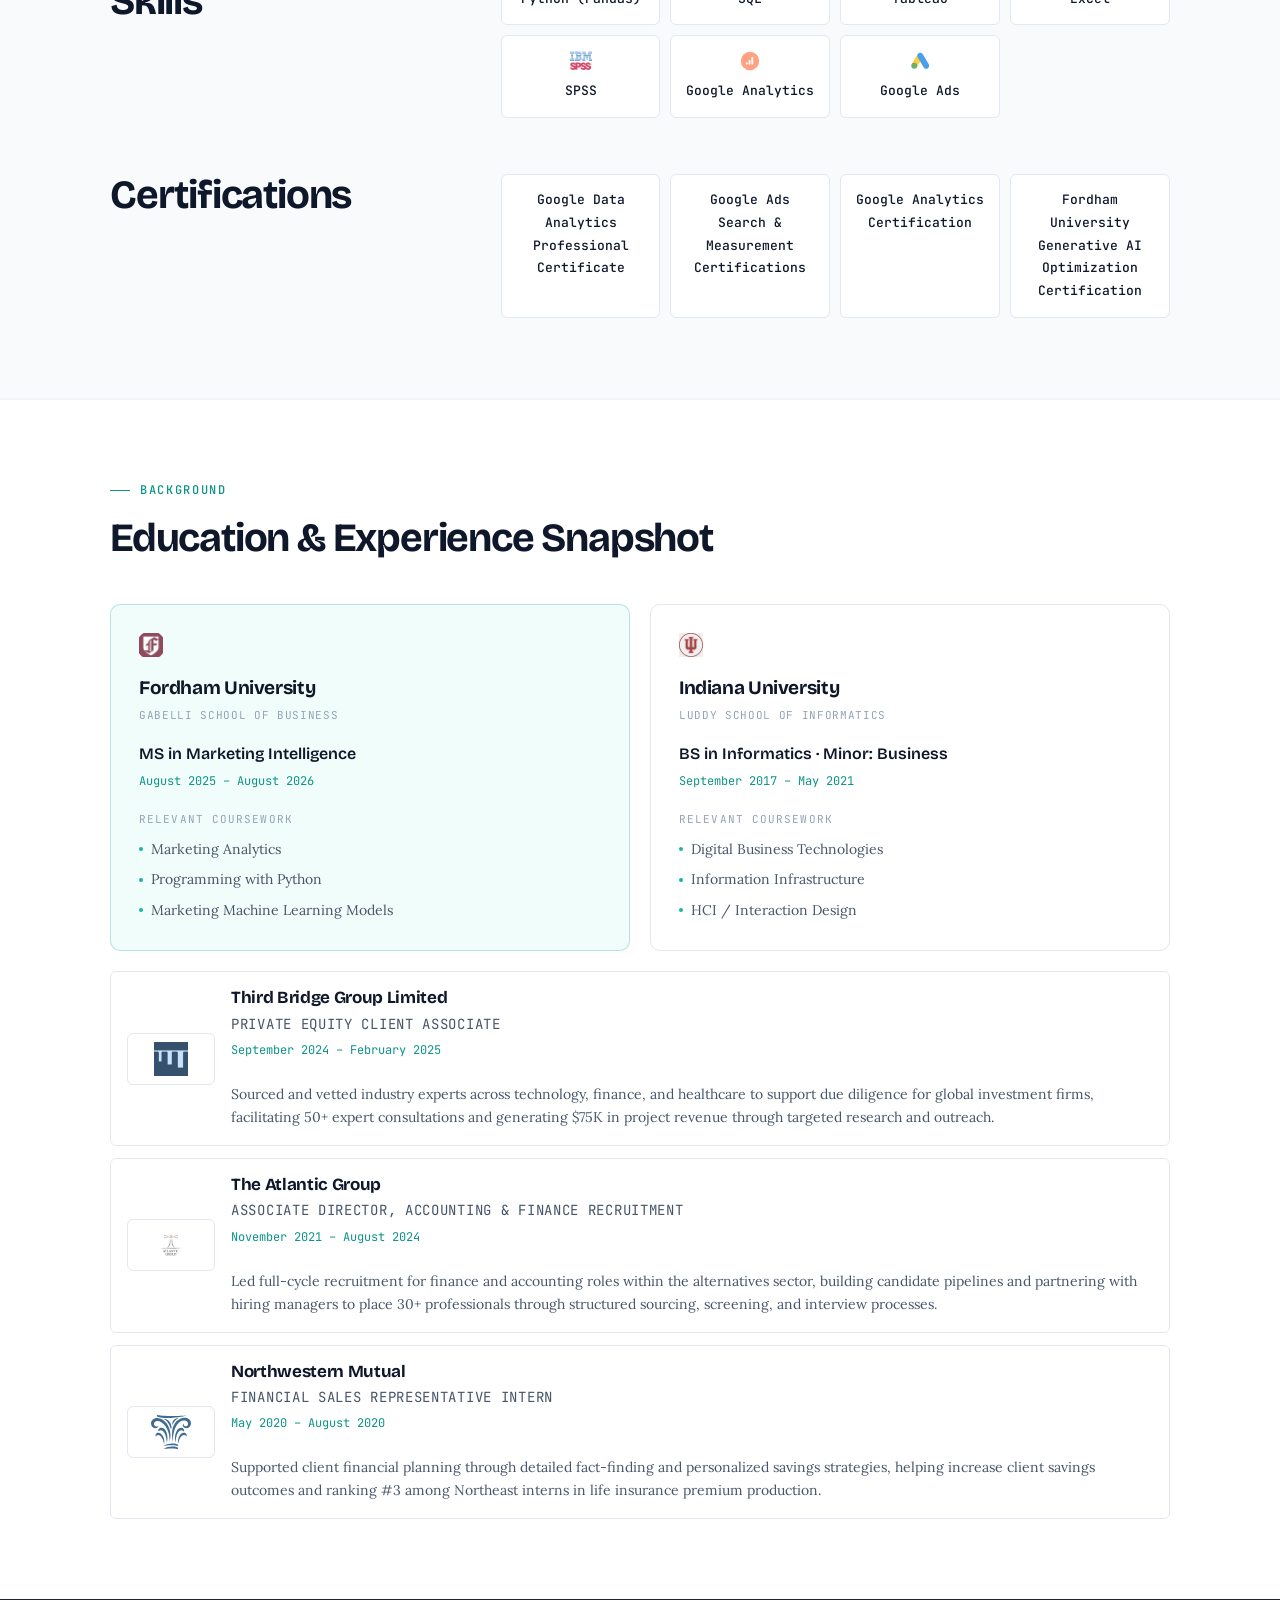
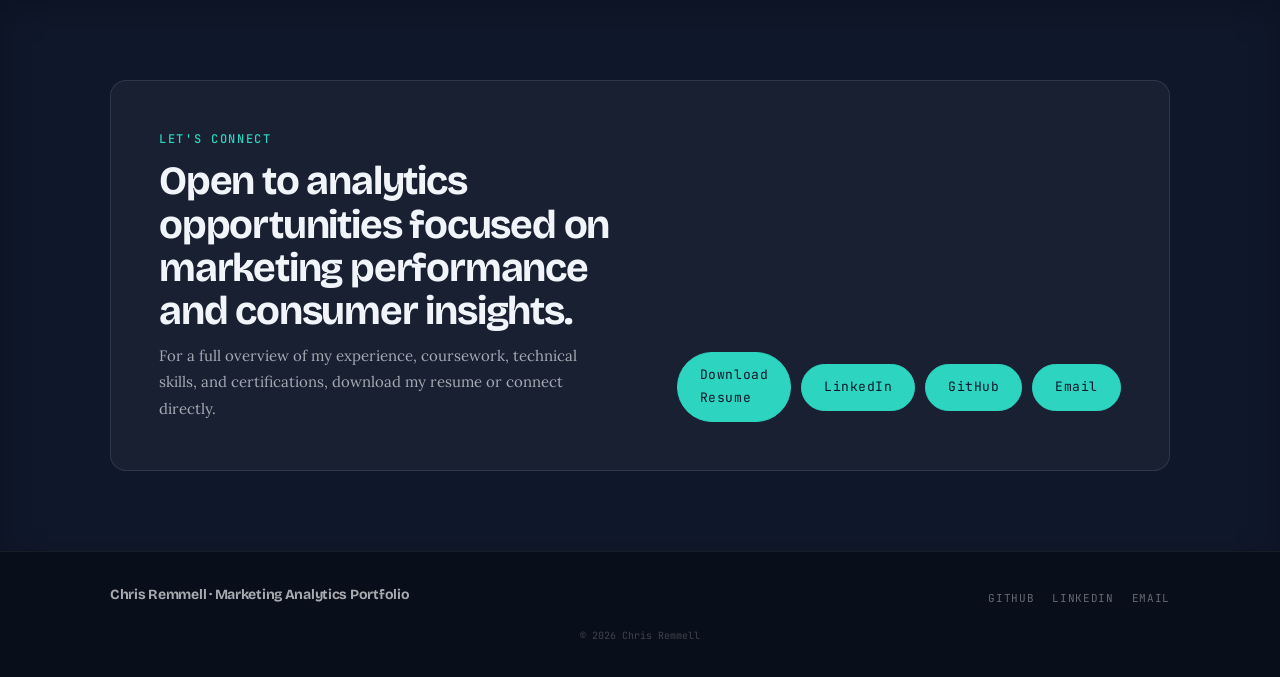
==== commit d9cdc193: "Badge labels, uniform teal buttons, remove coming-soon card - Badge labels: Behavioral Analysis / Ca" ====
--- a/index.html
+++ b/index.html
@@ -56,8 +56,8 @@
 
           <div class="button-row">
             <a class="button" href="#projects">View Case Studies</a>
-            <a class="button button-secondary" href="#contact">Get in Touch</a>
-            <a class="button button-ghost" data-link="github_profile" href="#" target="_blank" rel="noopener">GitHub</a>
+            <a class="button" href="#contact">Get in Touch</a>
+            <a class="button" data-link="github_profile" href="#" target="_blank" rel="noopener">GitHub</a>
           </div>
         </div>
 
@@ -92,7 +92,7 @@
           <!-- Project 1 -->
           <a class="project-card" href="projects/uber-nyc-rider-experience.html">
             <div class="card-header">
-              <span class="project-type case-study">Case Study</span>
+              <span class="project-type case-study">Behavioral Analysis</span>
             </div>
             <div class="card-img-wrap">
               <img src="assets/images/cards/uber-hero.jpg" alt="Uber NYC Rider Experience" />
@@ -116,7 +116,7 @@
           <!-- Project 2 -->
           <a class="project-card" href="projects/nyc-bite-week-marketing-analytics.html">
             <div class="card-header">
-              <span class="project-type campaign">Campaign Analytics</span>
+              <span class="project-type case-study">Campaign Analytics</span>
             </div>
             <div class="card-img-wrap">
               <img src="assets/images/cards/nyc-bite-week-hero.jpg" alt="NYC Bite Week Marketing Analytics" style="object-position: center 40%;" />
@@ -143,7 +143,7 @@
           <!-- Project 3 — Instagram Engagement Analytics -->
           <a class="project-card" href="projects/instagram-engagement-analytics.html">
             <div class="card-header">
-              <span class="project-type case-study">Case Study</span>
+              <span class="project-type case-study">Regression Analysis</span>
             </div>
             <div class="card-img-wrap">
               <img src="assets/images/cards/instagram-hero.jpg" alt="Instagram Engagement Analytics" />
@@ -165,21 +165,10 @@
             </div>
           </a>
 
-          <!-- Project 4 — Coming Soon -->
-          <div class="project-card-soon">
-            <div class="card-header">
-              <span class="project-type coming-soon">In Progress</span>
-            </div>
-            <div class="card-img-placeholder"></div>
-            <div class="card-body">
-              <h3 style="font-size:16px;color:rgba(241,245,249,0.75);margin-bottom:8px;">More projects coming soon</h3>
-              <p style="font-size:13px;color:rgba(241,245,249,0.35);line-height:1.6;margin-bottom:0;">
-                Additional case studies from coursework and independent work are currently being developed and will be added here.
-              </p>
-            </div>
-          </div>
-
-        </div>
+        </div>
+
+        <p class="projects-note">More case studies in progress — check back soon.</p>
+
       </div>
     </section>
 
@@ -334,9 +323,9 @@
           </div>
           <div class="button-row">
             <a class="button" data-link="resume_pdf" href="#" download>Download Resume</a>
-            <a class="button button-secondary" data-link="linkedin_profile" href="#" target="_blank" rel="noopener">LinkedIn</a>
-            <a class="button button-secondary" data-link="github_profile" href="#" target="_blank" rel="noopener">GitHub</a>
-            <a class="button button-ghost" data-link="email" href="#">Email</a>
+            <a class="button" data-link="linkedin_profile" href="#" target="_blank" rel="noopener">LinkedIn</a>
+            <a class="button" data-link="github_profile" href="#" target="_blank" rel="noopener">GitHub</a>
+            <a class="button" data-link="email" href="#">Email</a>
           </div>
         </div>
       </div>
--- a/styles.css
+++ b/styles.css
@@ -452,6 +452,15 @@
   margin-bottom: 8px;
 }
 
+.projects-note {
+  text-align: center;
+  font-family: 'JetBrains Mono', monospace;
+  font-size: 12px;
+  letter-spacing: 0.05em;
+  color: var(--text-3);
+  margin-top: 20px;
+}
+
 /* ── PROJECTS ── */
 .projects-intro {
   display: grid;
@@ -1095,8 +1104,7 @@
 .contact-card h2 { color: #f1f5f9; margin: 10px 0 10px; }
 .contact-card > div:first-child p { font-size: 15px; line-height: 1.75; max-width: 48ch; color: rgba(241,245,249,0.65); }
 
-.contact-card .button-row { margin-top: 0; flex-direction: column; align-items: flex-start; }
-.contact-card .button-row { flex-direction: row; }
+.contact-card .button-row { margin-top: 0; flex-direction: row; flex-wrap: nowrap; align-items: center; }
 
 /* Button overrides for dark contact section */
 .section-dark .button {
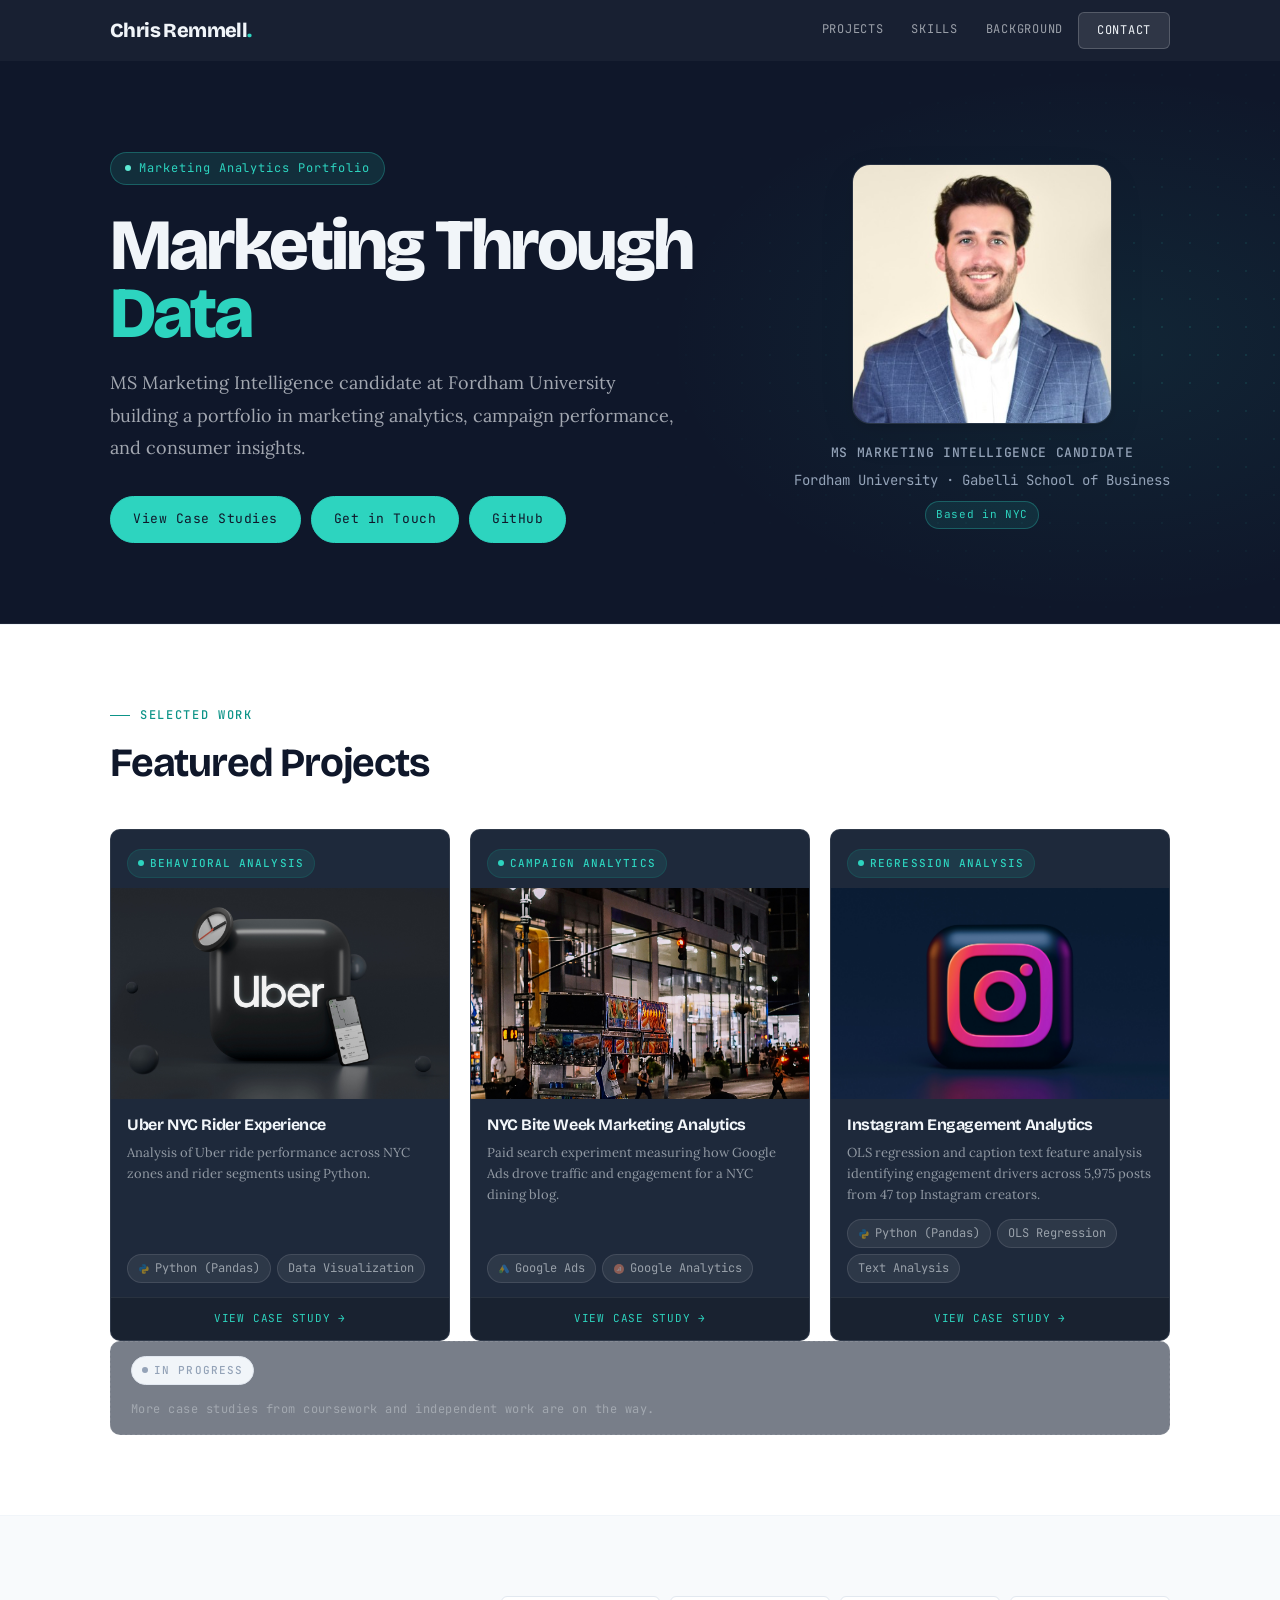
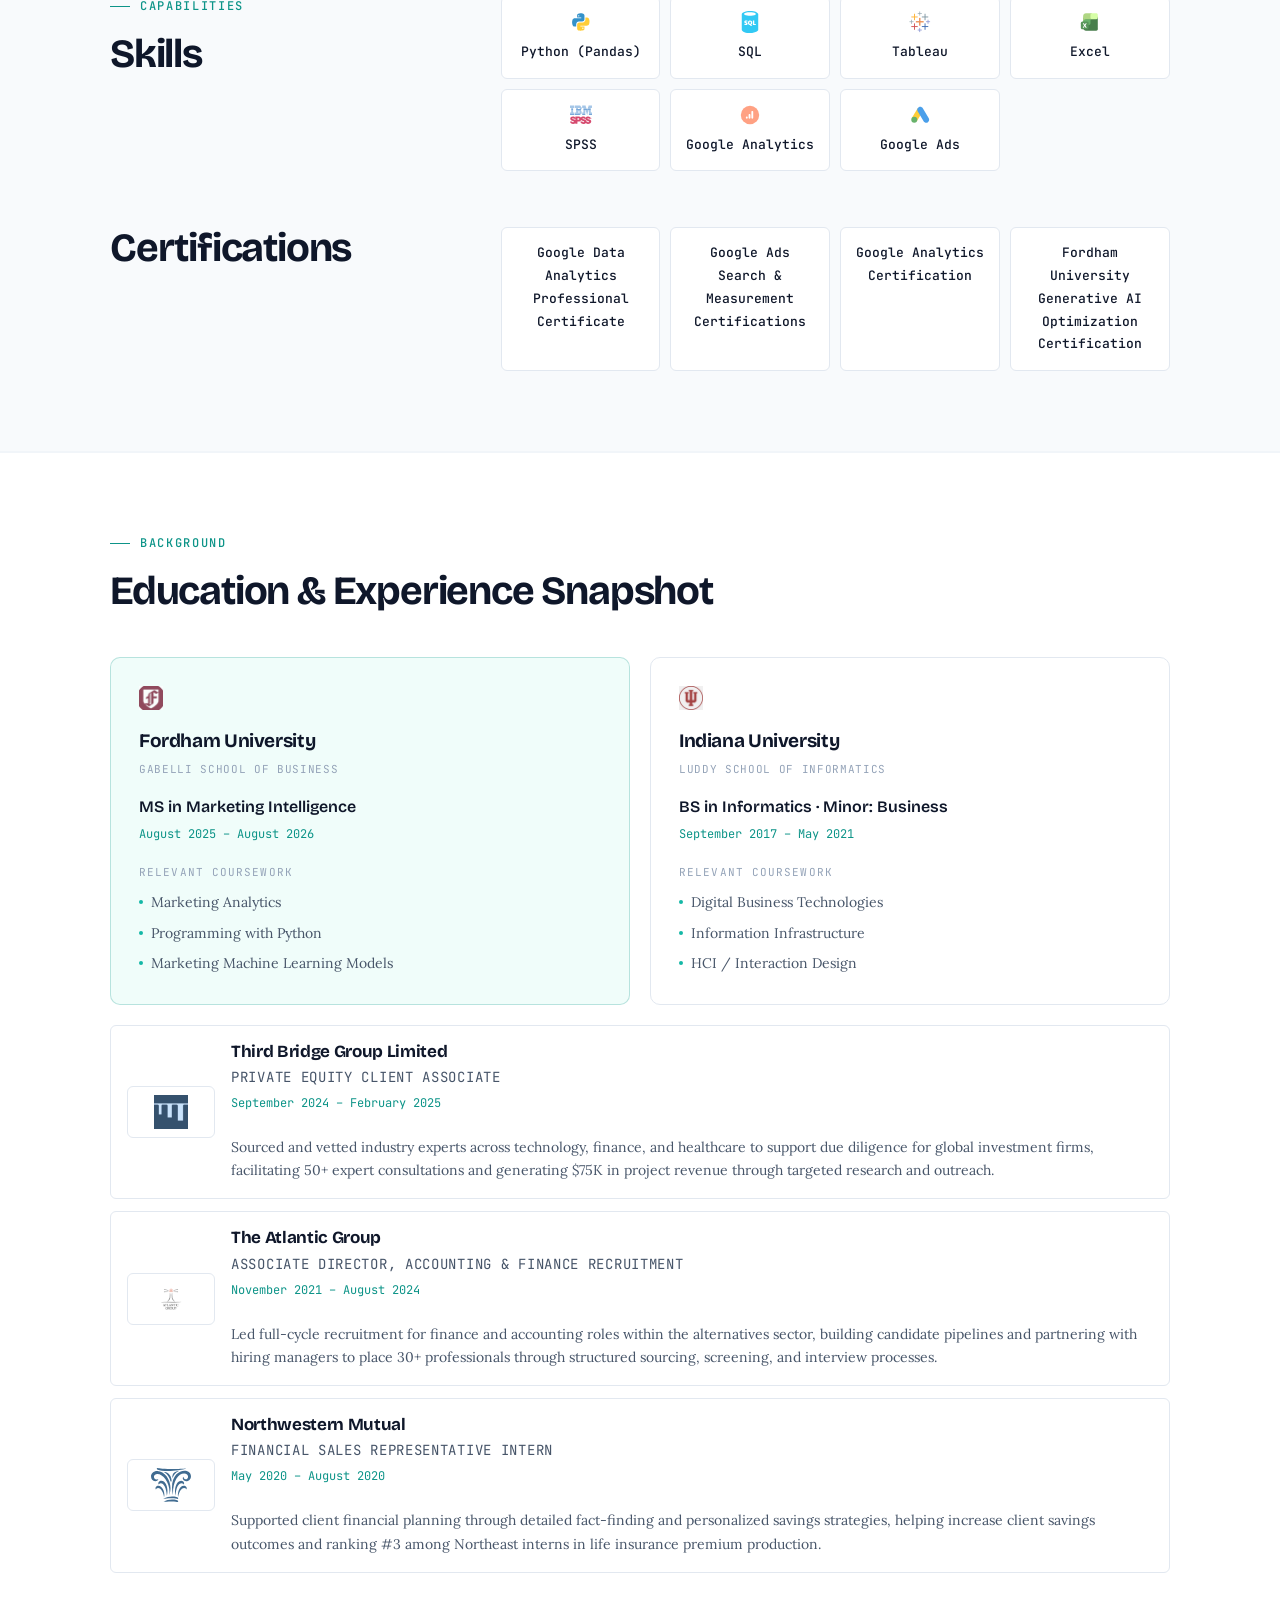
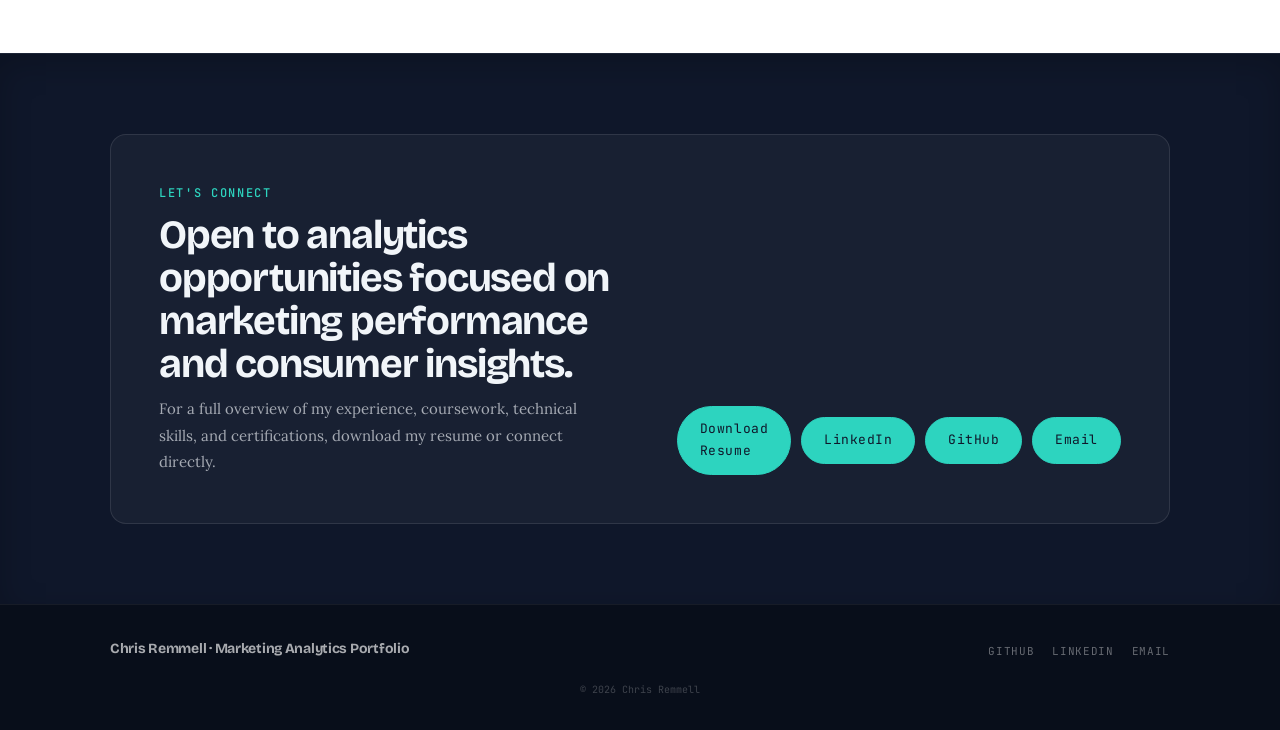
==== commit 0d5ebda7: "Replace projects-note text with slim full-width card Brings back a card treatment for the coming-soo" ====
--- a/index.html
+++ b/index.html
@@ -167,7 +167,10 @@
 
         </div>
 
-        <p class="projects-note">More case studies in progress — check back soon.</p>
+        <div class="project-card-soon project-card-slim">
+          <span class="project-type coming-soon">In Progress</span>
+          <span class="projects-note">More case studies from coursework and independent work are on the way.</span>
+        </div>
 
       </div>
     </section>
--- a/styles.css
+++ b/styles.css
@@ -453,12 +453,24 @@
 }
 
 .projects-note {
-  text-align: center;
   font-family: 'JetBrains Mono', monospace;
   font-size: 12px;
-  letter-spacing: 0.05em;
-  color: var(--text-3);
-  margin-top: 20px;
+  letter-spacing: 0.04em;
+  color: rgba(241,245,249,0.35);
+}
+
+.project-card-slim {
+  grid-column: 1 / -1;
+  flex-direction: row;
+  align-items: center;
+  gap: 14px;
+  padding: 14px 20px;
+  min-height: auto;
+}
+
+.project-card-slim .project-type {
+  margin-bottom: 0;
+  flex-shrink: 0;
 }
 
 /* ── PROJECTS ── */
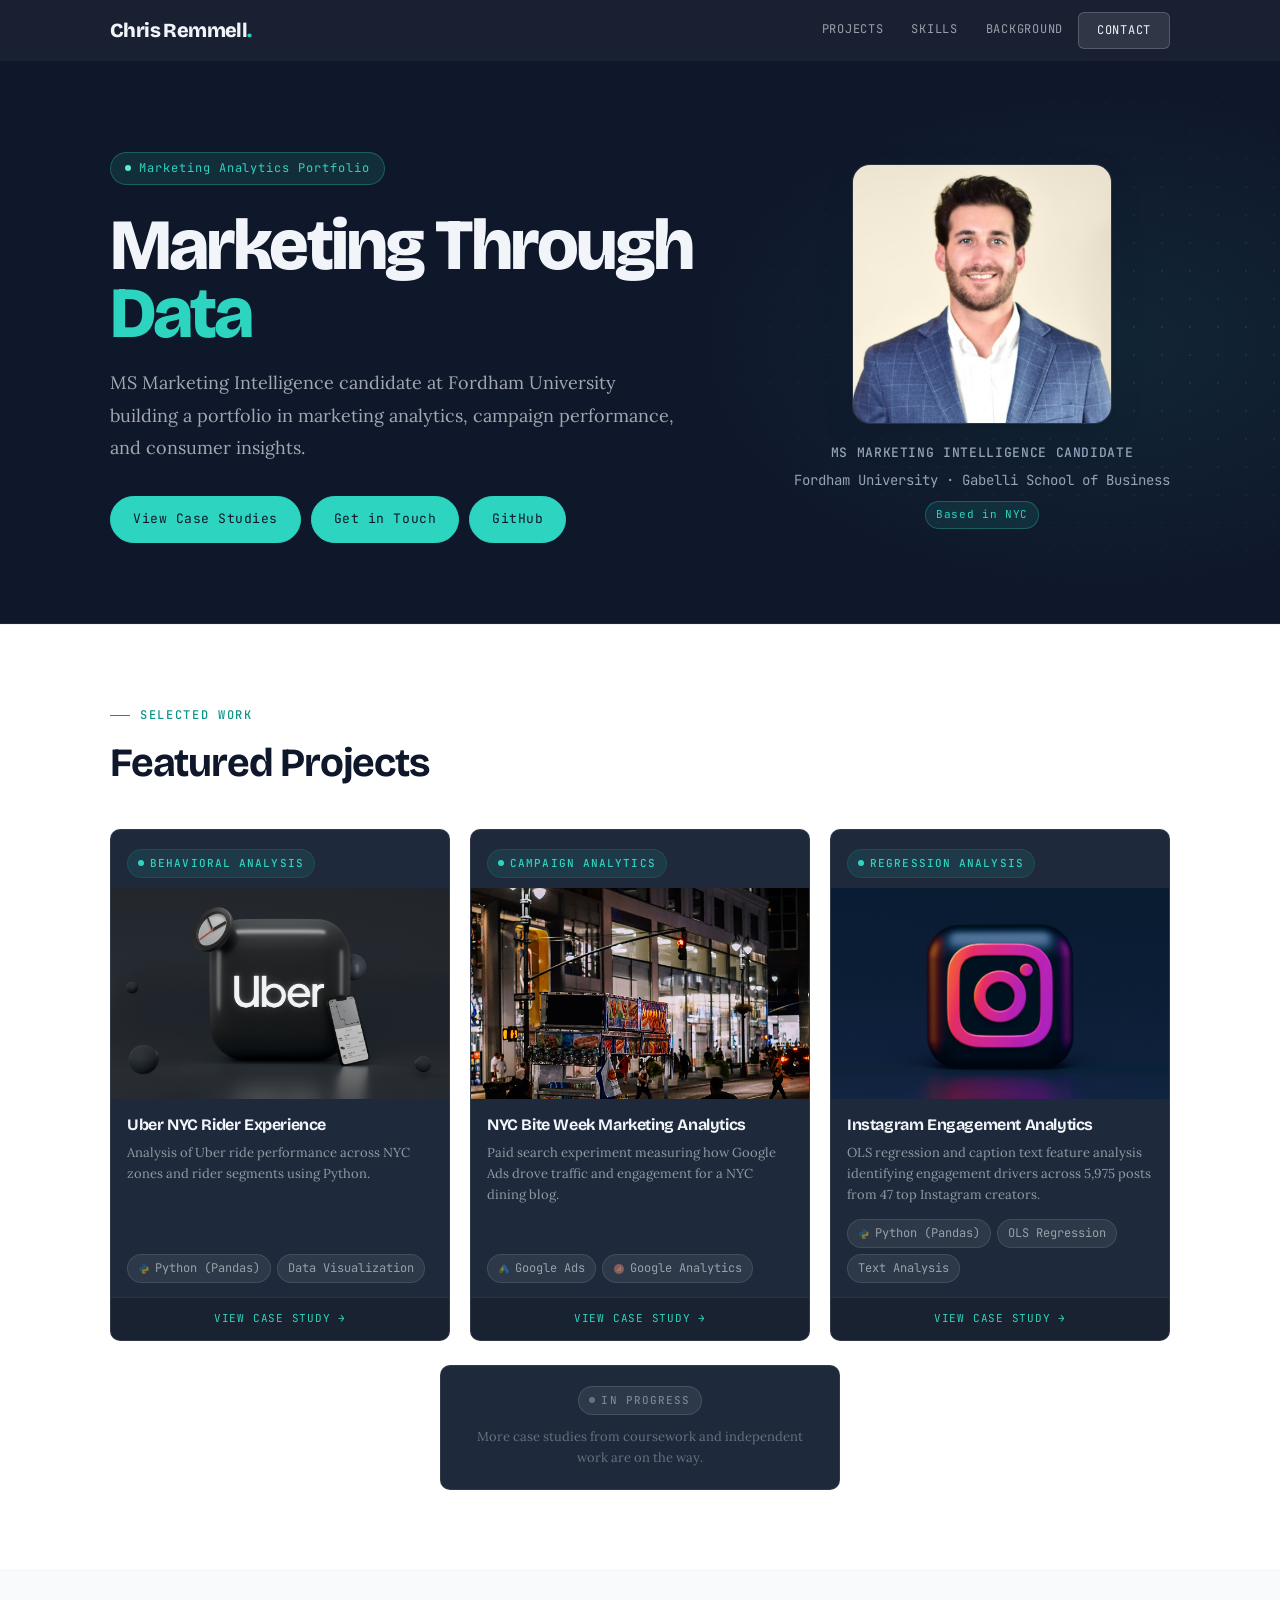
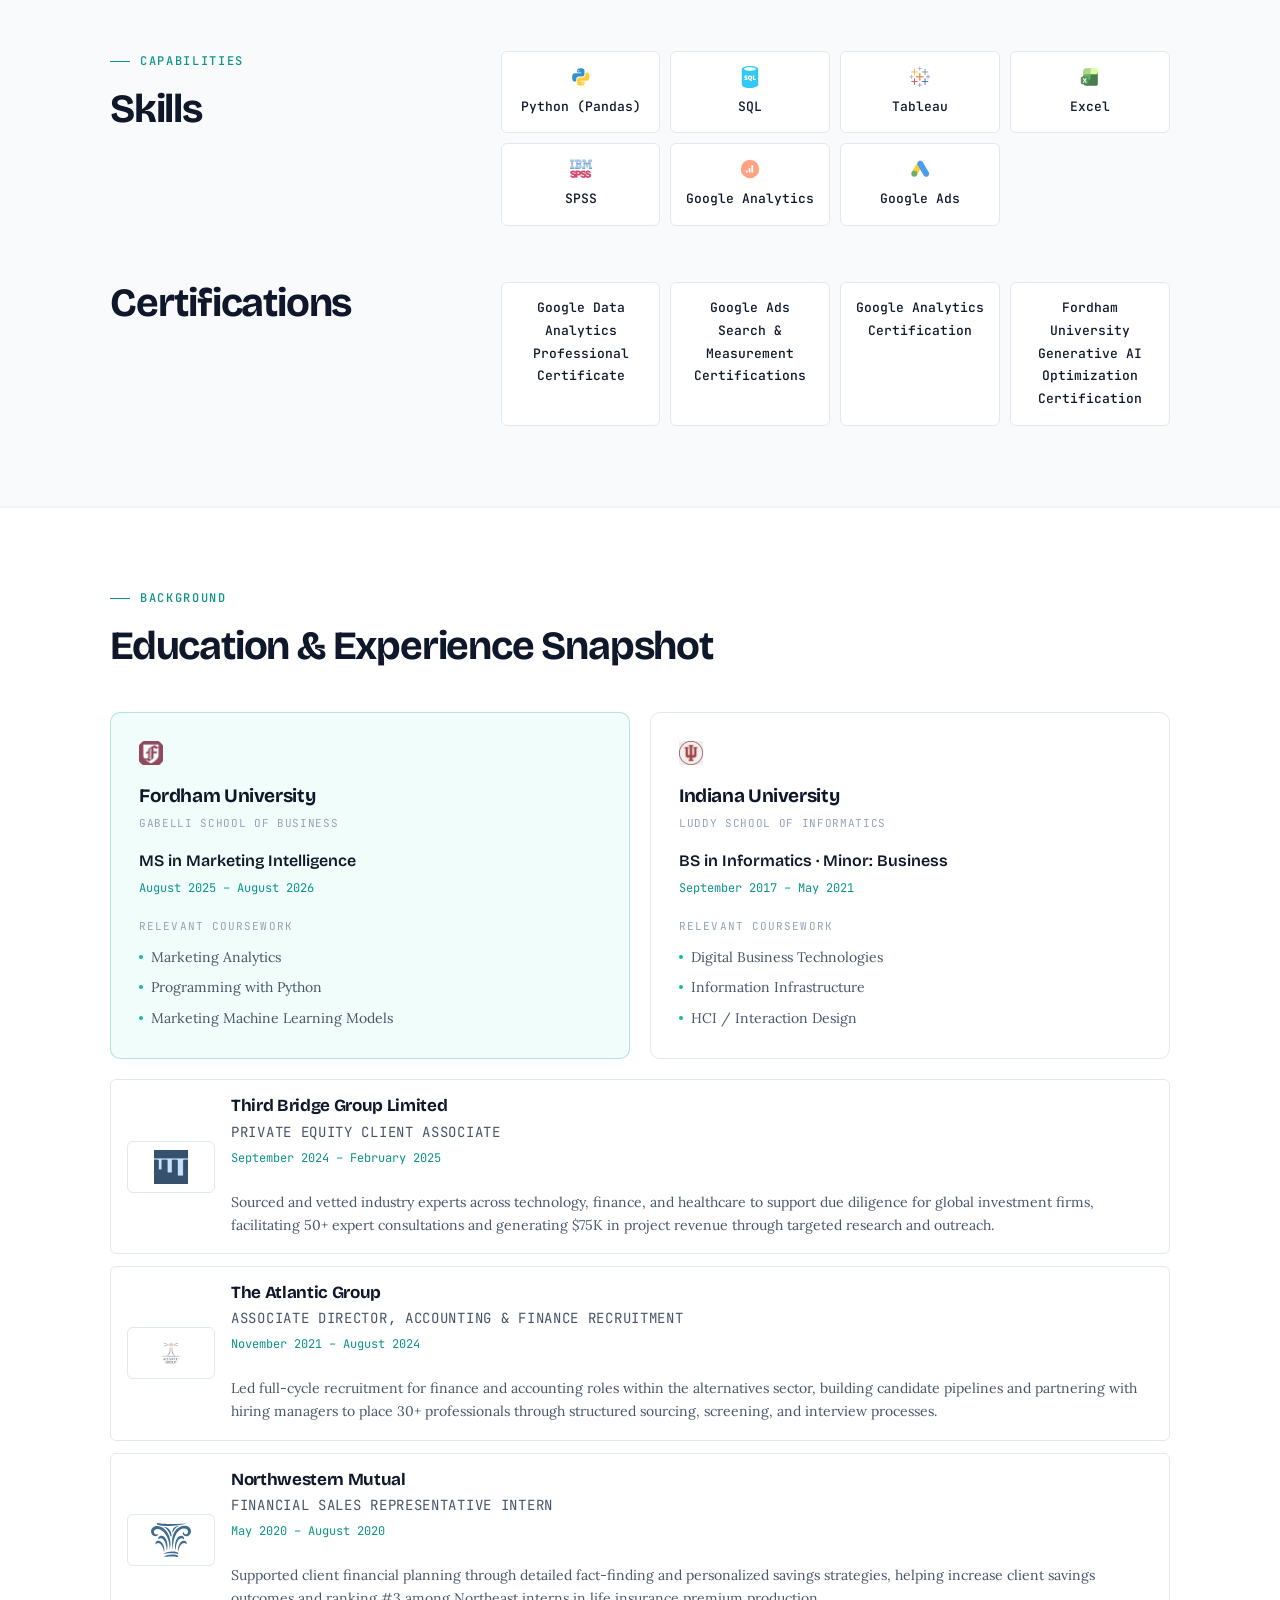
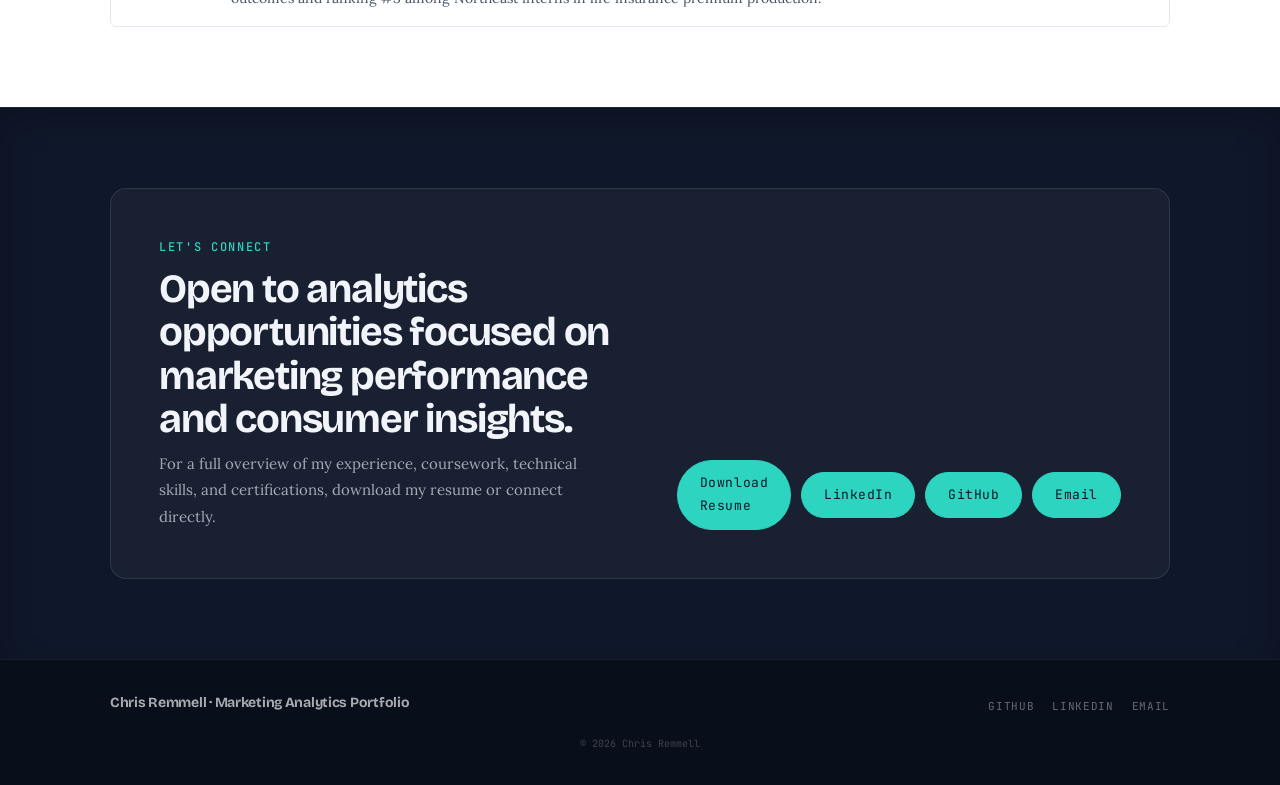
==== commit ecc7cb55: "Restyle In Progress placeholder as centered banner below grid Removes the slim card from the project" ====
--- a/index.html
+++ b/index.html
@@ -167,9 +167,13 @@
 
         </div>
 
-        <div class="project-card-soon project-card-slim">
-          <span class="project-type coming-soon">In Progress</span>
-          <span class="projects-note">More case studies from coursework and independent work are on the way.</span>
+        <!-- In Progress banner — standalone, outside the grid -->
+        <div style="max-width:400px;margin:24px auto 0;background:#1e293b;border:1px solid rgba(255,255,255,0.08);border-radius:10px;padding:20px 28px;display:flex;flex-direction:column;align-items:center;text-align:center;">
+          <span style="font-family:'JetBrains Mono',monospace;font-size:11px;font-weight:500;letter-spacing:0.1em;text-transform:uppercase;padding:4px 10px;border-radius:100px;display:inline-flex;align-items:center;gap:6px;background:rgba(255,255,255,0.07);border:1px solid rgba(255,255,255,0.12);color:rgba(241,245,249,0.4);margin-bottom:12px;flex-shrink:0;">
+            <span style="width:6px;height:6px;border-radius:50%;background:rgba(241,245,249,0.3);flex-shrink:0;display:inline-block;"></span>
+            In Progress
+          </span>
+          <p style="font-size:13px;color:rgba(241,245,249,0.35);line-height:1.6;margin:0;font-family:'Lora',serif;">More case studies from coursework and independent work are on the way.</p>
         </div>
 
       </div>
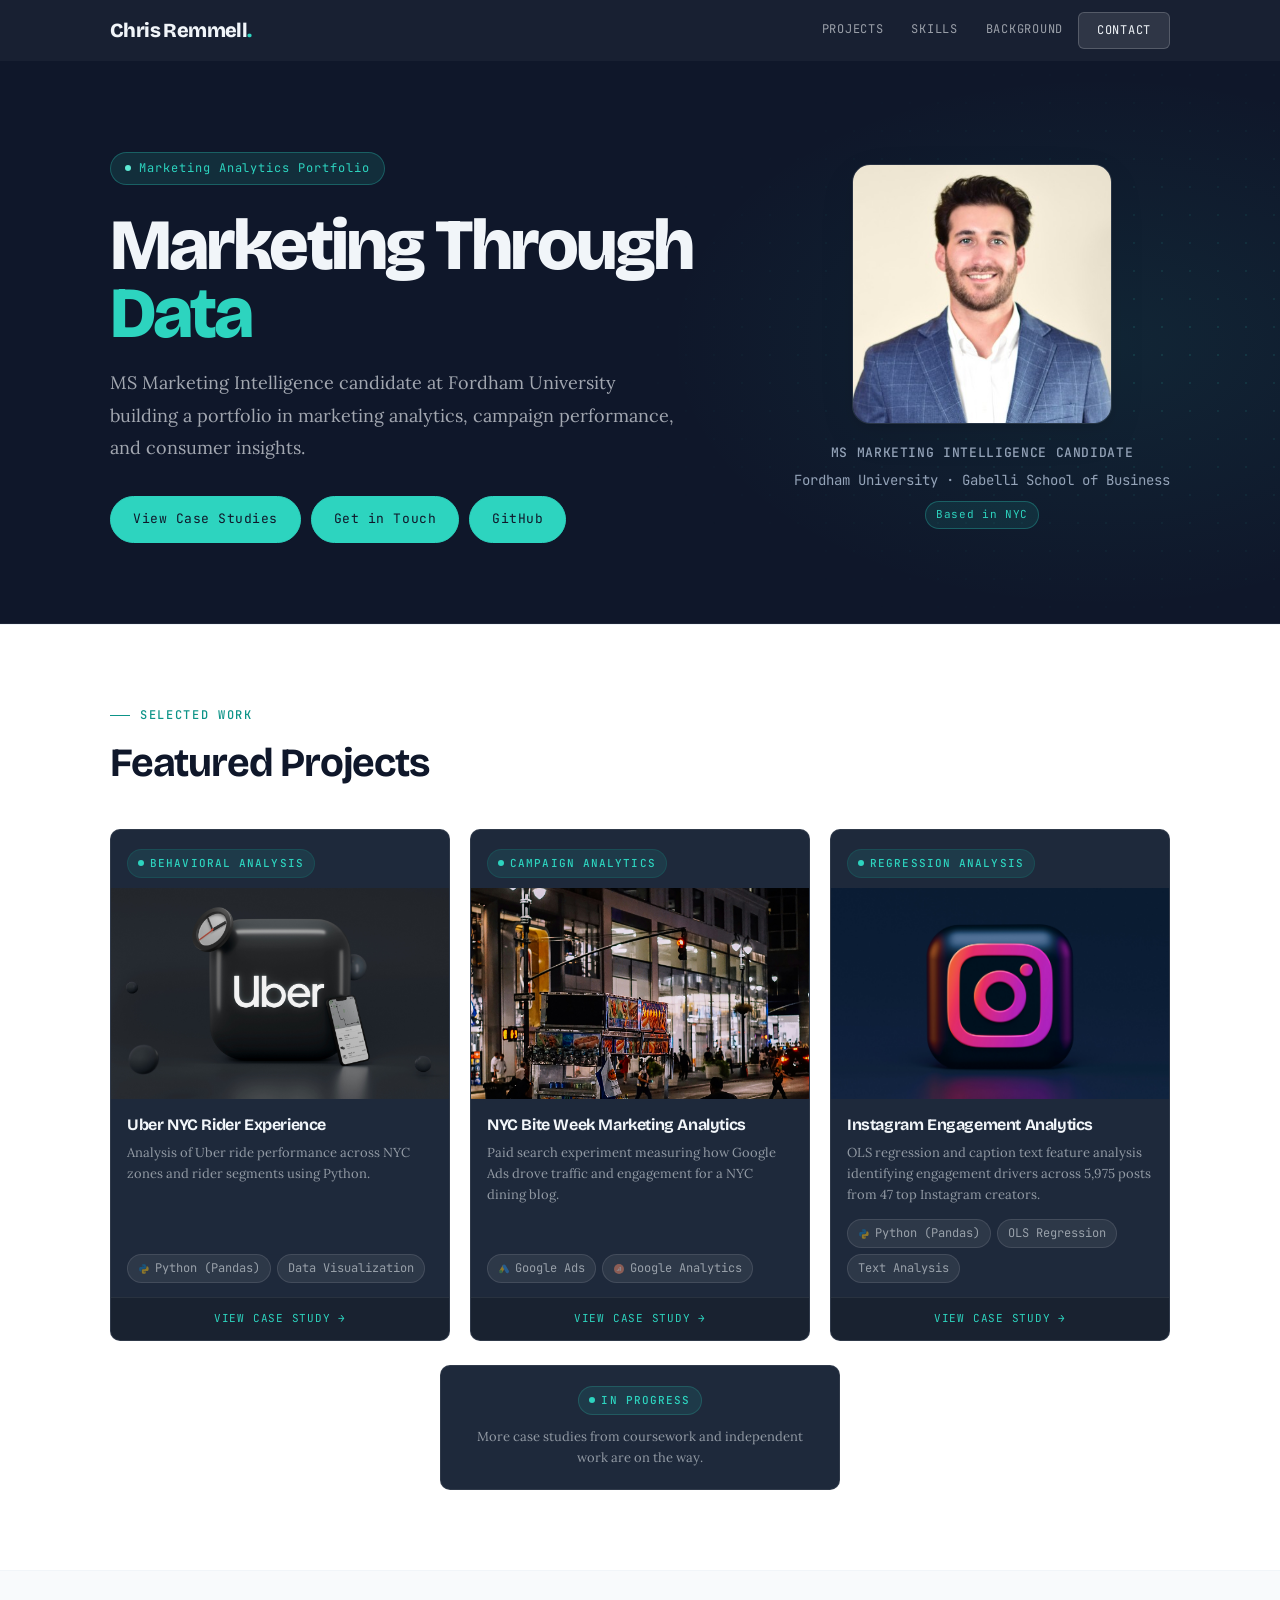
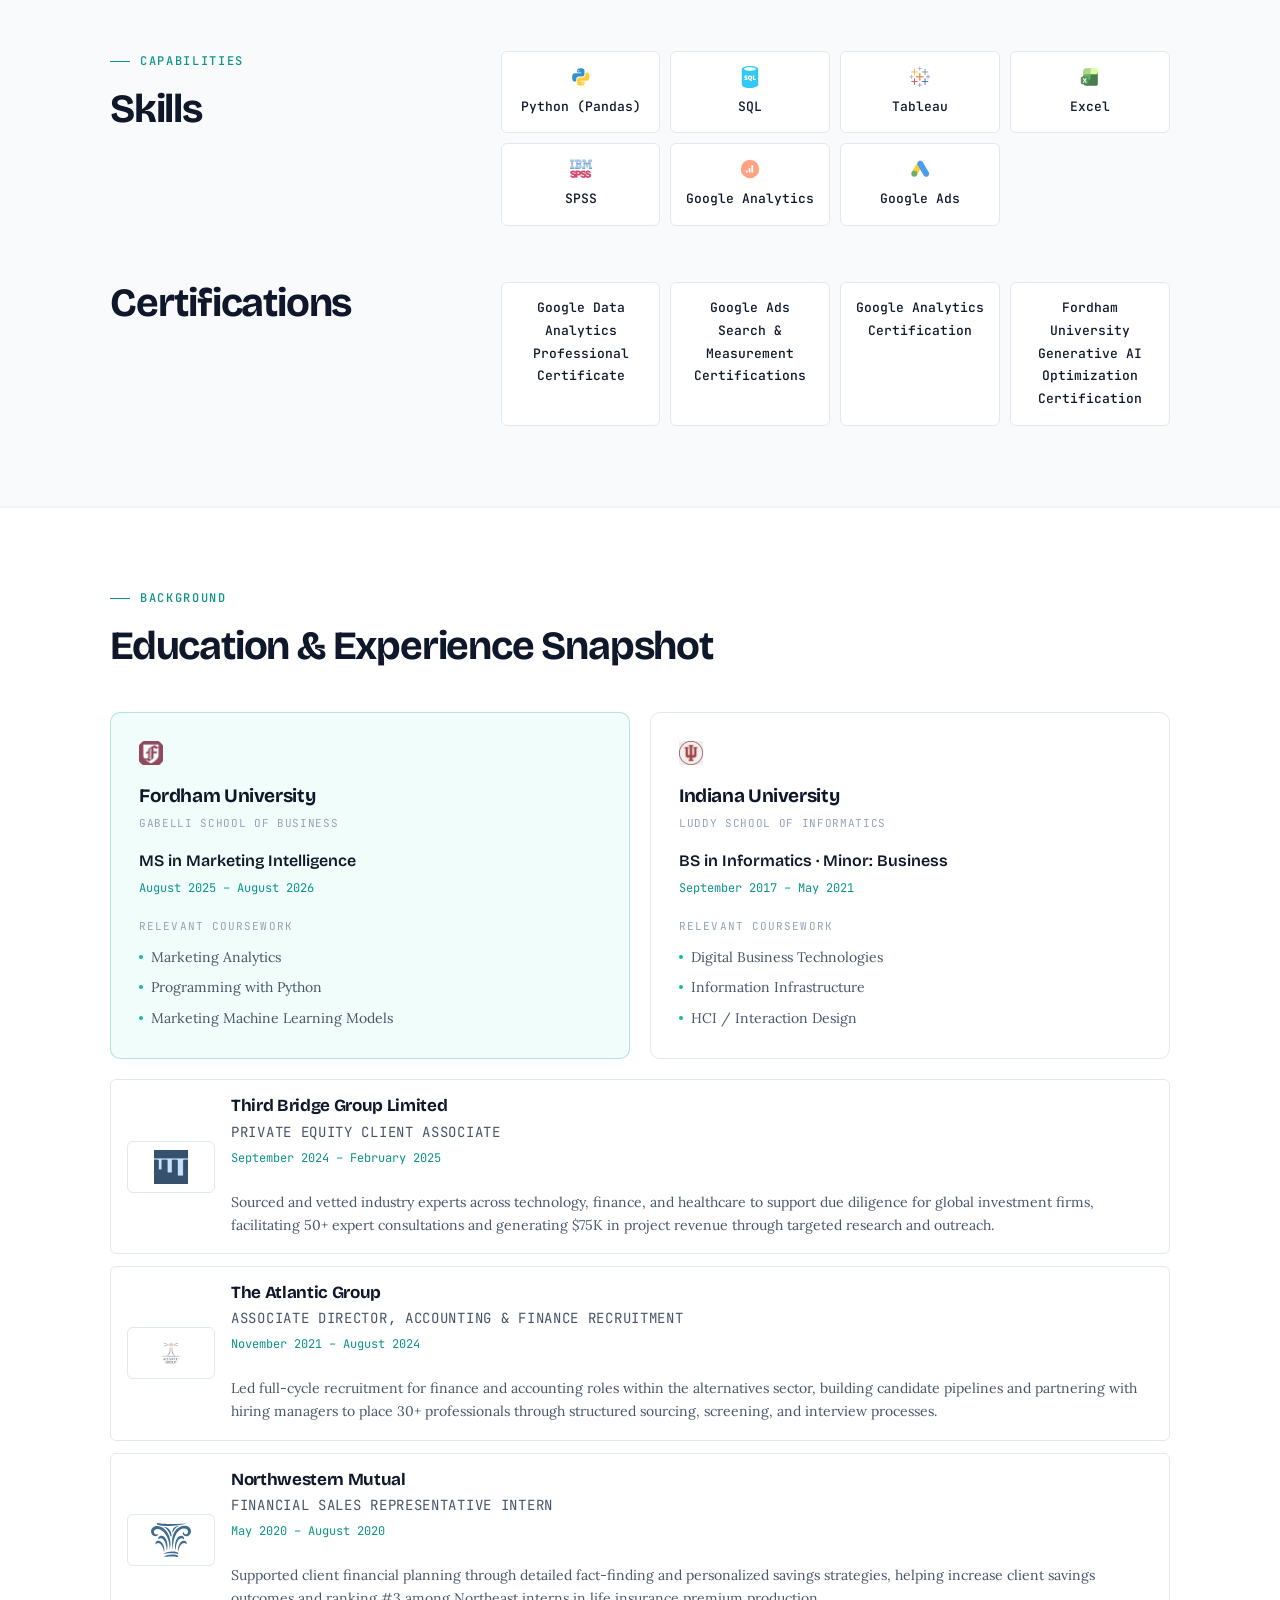
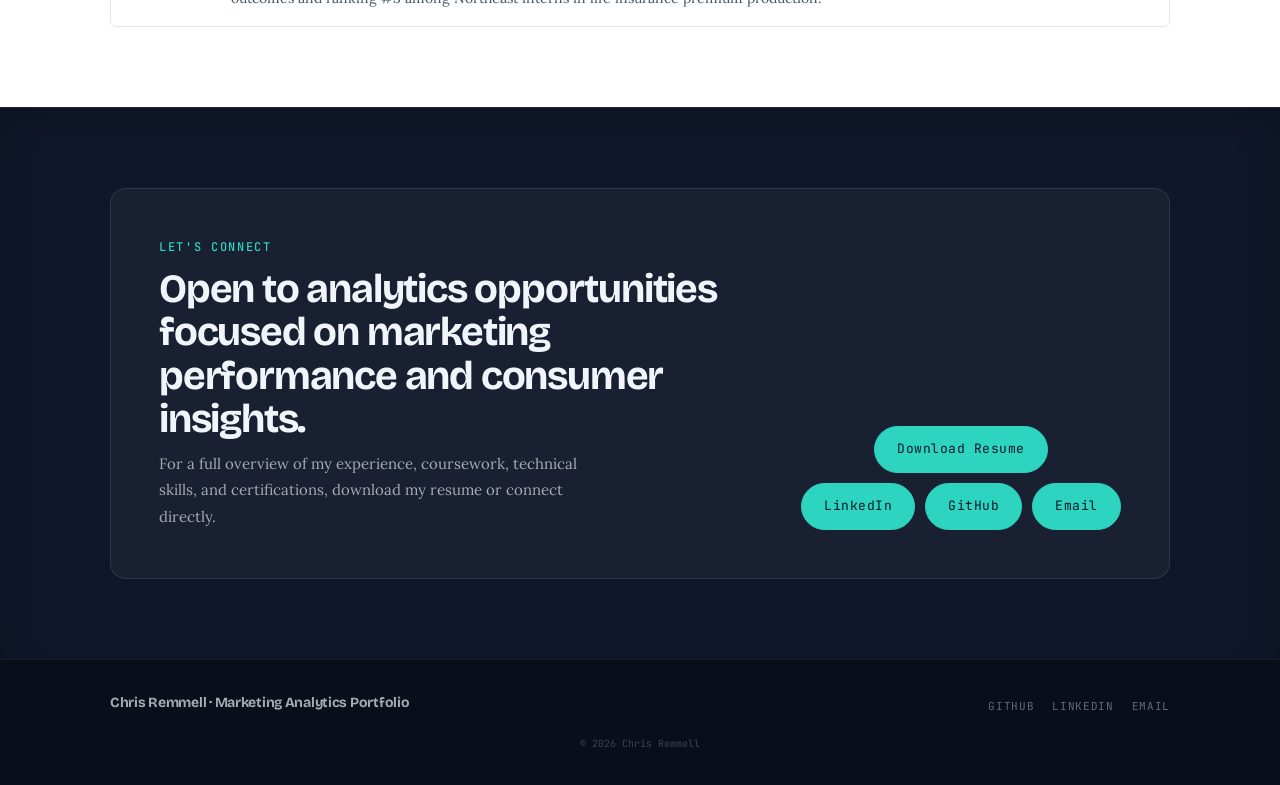
==== commit 28ebec0c: "Fix contact button layout and In Progress banner styling Contact: split buttons into two centered ro" ====
--- a/index.html
+++ b/index.html
@@ -169,11 +169,11 @@
 
         <!-- In Progress banner — standalone, outside the grid -->
         <div style="max-width:400px;margin:24px auto 0;background:#1e293b;border:1px solid rgba(255,255,255,0.08);border-radius:10px;padding:20px 28px;display:flex;flex-direction:column;align-items:center;text-align:center;">
-          <span style="font-family:'JetBrains Mono',monospace;font-size:11px;font-weight:500;letter-spacing:0.1em;text-transform:uppercase;padding:4px 10px;border-radius:100px;display:inline-flex;align-items:center;gap:6px;background:rgba(255,255,255,0.07);border:1px solid rgba(255,255,255,0.12);color:rgba(241,245,249,0.4);margin-bottom:12px;flex-shrink:0;">
-            <span style="width:6px;height:6px;border-radius:50%;background:rgba(241,245,249,0.3);flex-shrink:0;display:inline-block;"></span>
+          <span style="font-family:'JetBrains Mono',monospace;font-size:11px;font-weight:500;letter-spacing:0.1em;text-transform:uppercase;padding:4px 10px;border-radius:100px;display:inline-flex;align-items:center;gap:6px;background:rgba(45,212,191,0.1);border:1px solid rgba(45,212,191,0.2);color:#2dd4bf;margin-bottom:12px;flex-shrink:0;">
+            <span style="width:6px;height:6px;border-radius:50%;background:#2dd4bf;flex-shrink:0;display:inline-block;"></span>
             In Progress
           </span>
-          <p style="font-size:13px;color:rgba(241,245,249,0.35);line-height:1.6;margin:0;font-family:'Lora',serif;">More case studies from coursework and independent work are on the way.</p>
+          <p style="font-size:13px;color:rgba(241,245,249,0.55);line-height:1.6;margin:0;font-family:'Lora',serif;">More case studies from coursework and independent work are on the way.</p>
         </div>
 
       </div>
@@ -328,11 +328,15 @@
             <h2>Open to analytics opportunities focused on marketing performance and consumer insights.</h2>
             <p>For a full overview of my experience, coursework, technical skills, and certifications, download my resume or connect directly.</p>
           </div>
-          <div class="button-row">
-            <a class="button" data-link="resume_pdf" href="#" download>Download Resume</a>
-            <a class="button" data-link="linkedin_profile" href="#" target="_blank" rel="noopener">LinkedIn</a>
-            <a class="button" data-link="github_profile" href="#" target="_blank" rel="noopener">GitHub</a>
-            <a class="button" data-link="email" href="#">Email</a>
+          <div style="display:flex;flex-direction:column;align-items:center;gap:10px;">
+            <div class="button-row" style="justify-content:center;">
+              <a class="button" data-link="resume_pdf" href="#" download>Download Resume</a>
+            </div>
+            <div class="button-row" style="justify-content:center;">
+              <a class="button" data-link="linkedin_profile" href="#" target="_blank" rel="noopener">LinkedIn</a>
+              <a class="button" data-link="github_profile" href="#" target="_blank" rel="noopener">GitHub</a>
+              <a class="button" data-link="email" href="#">Email</a>
+            </div>
           </div>
         </div>
       </div>
